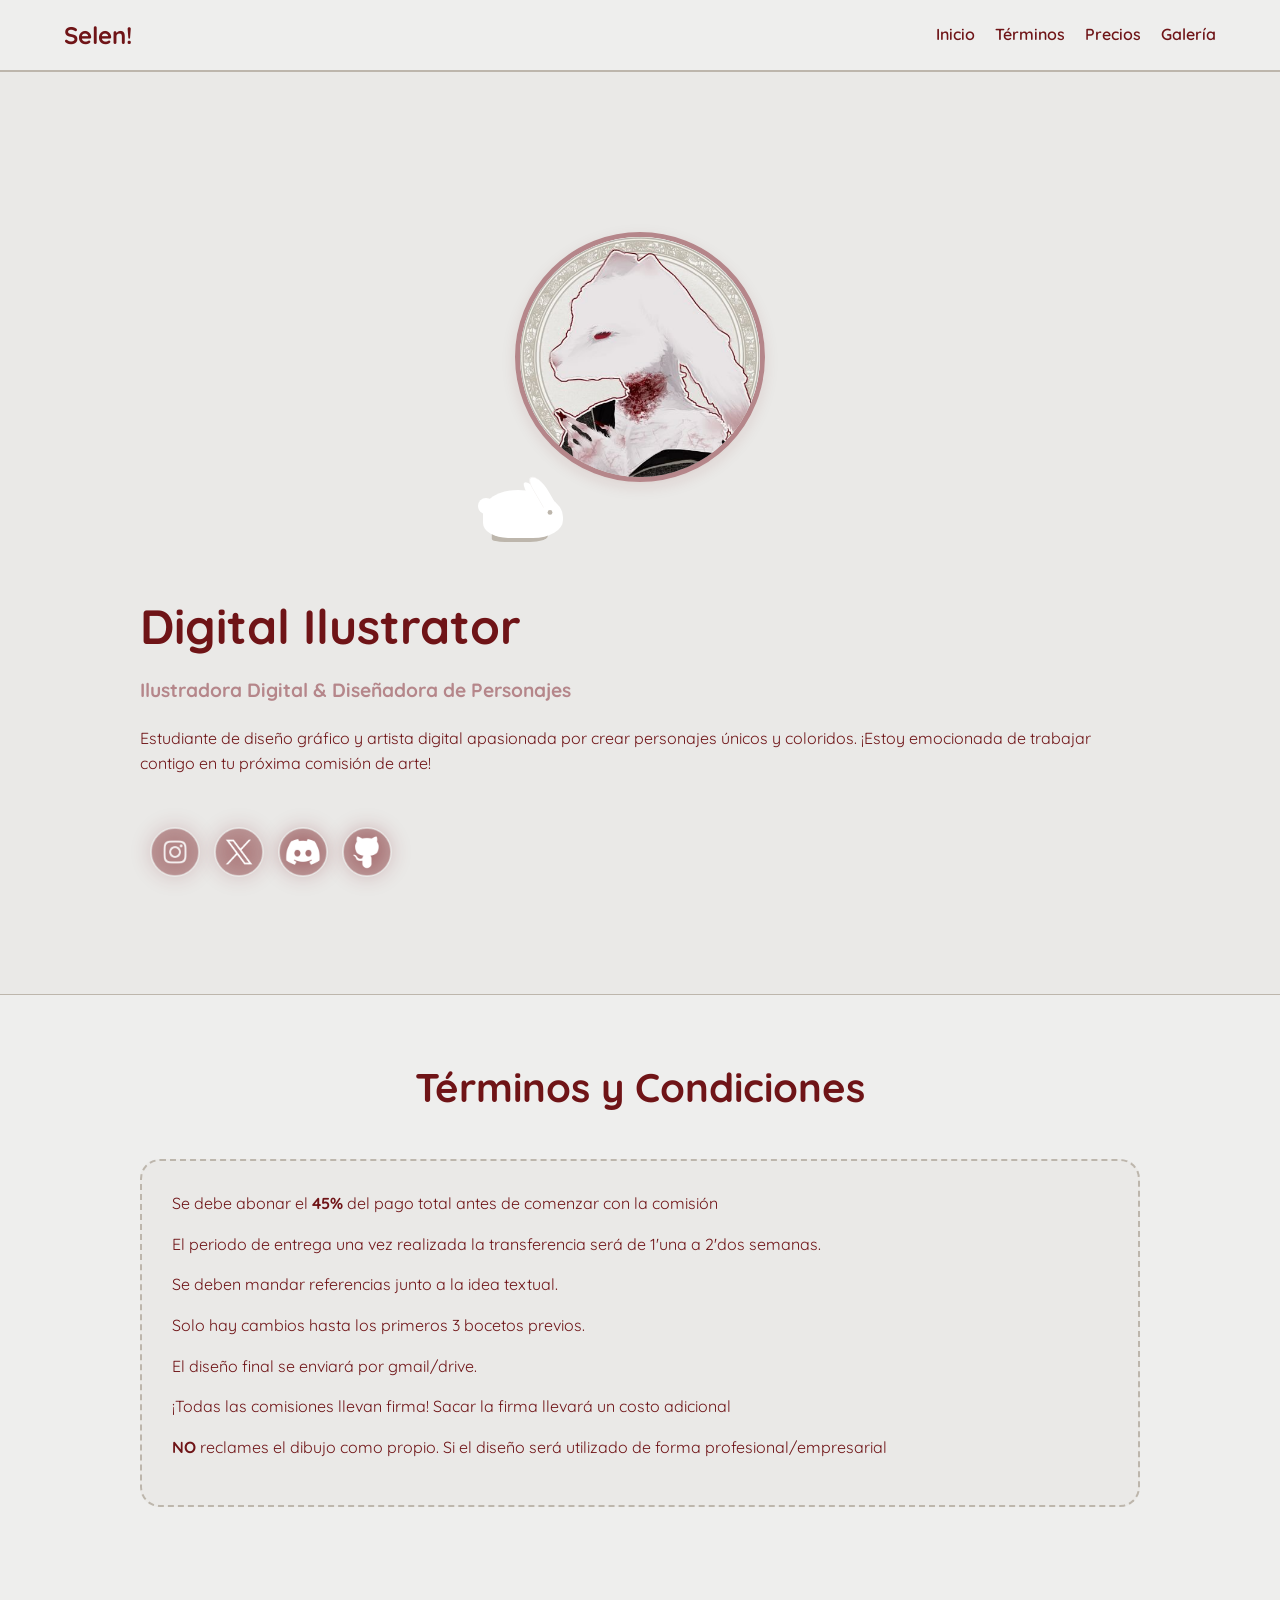
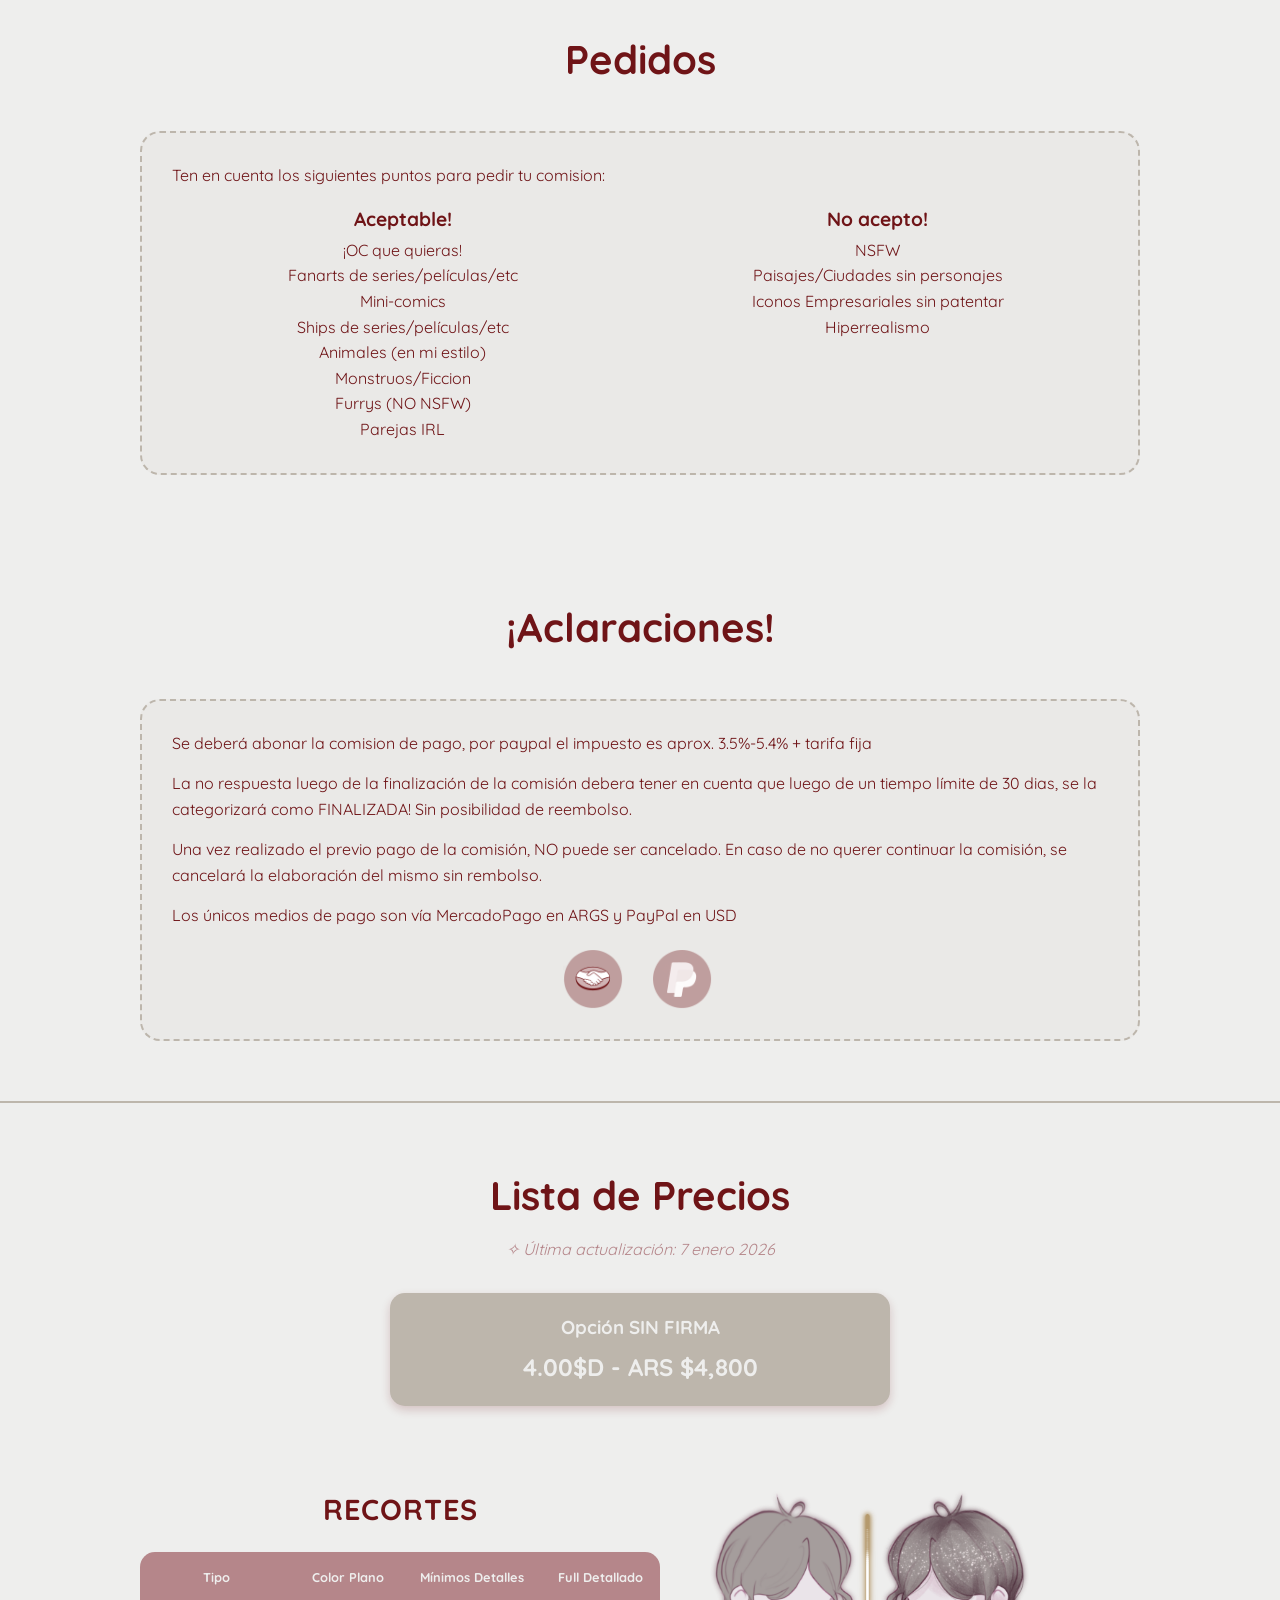
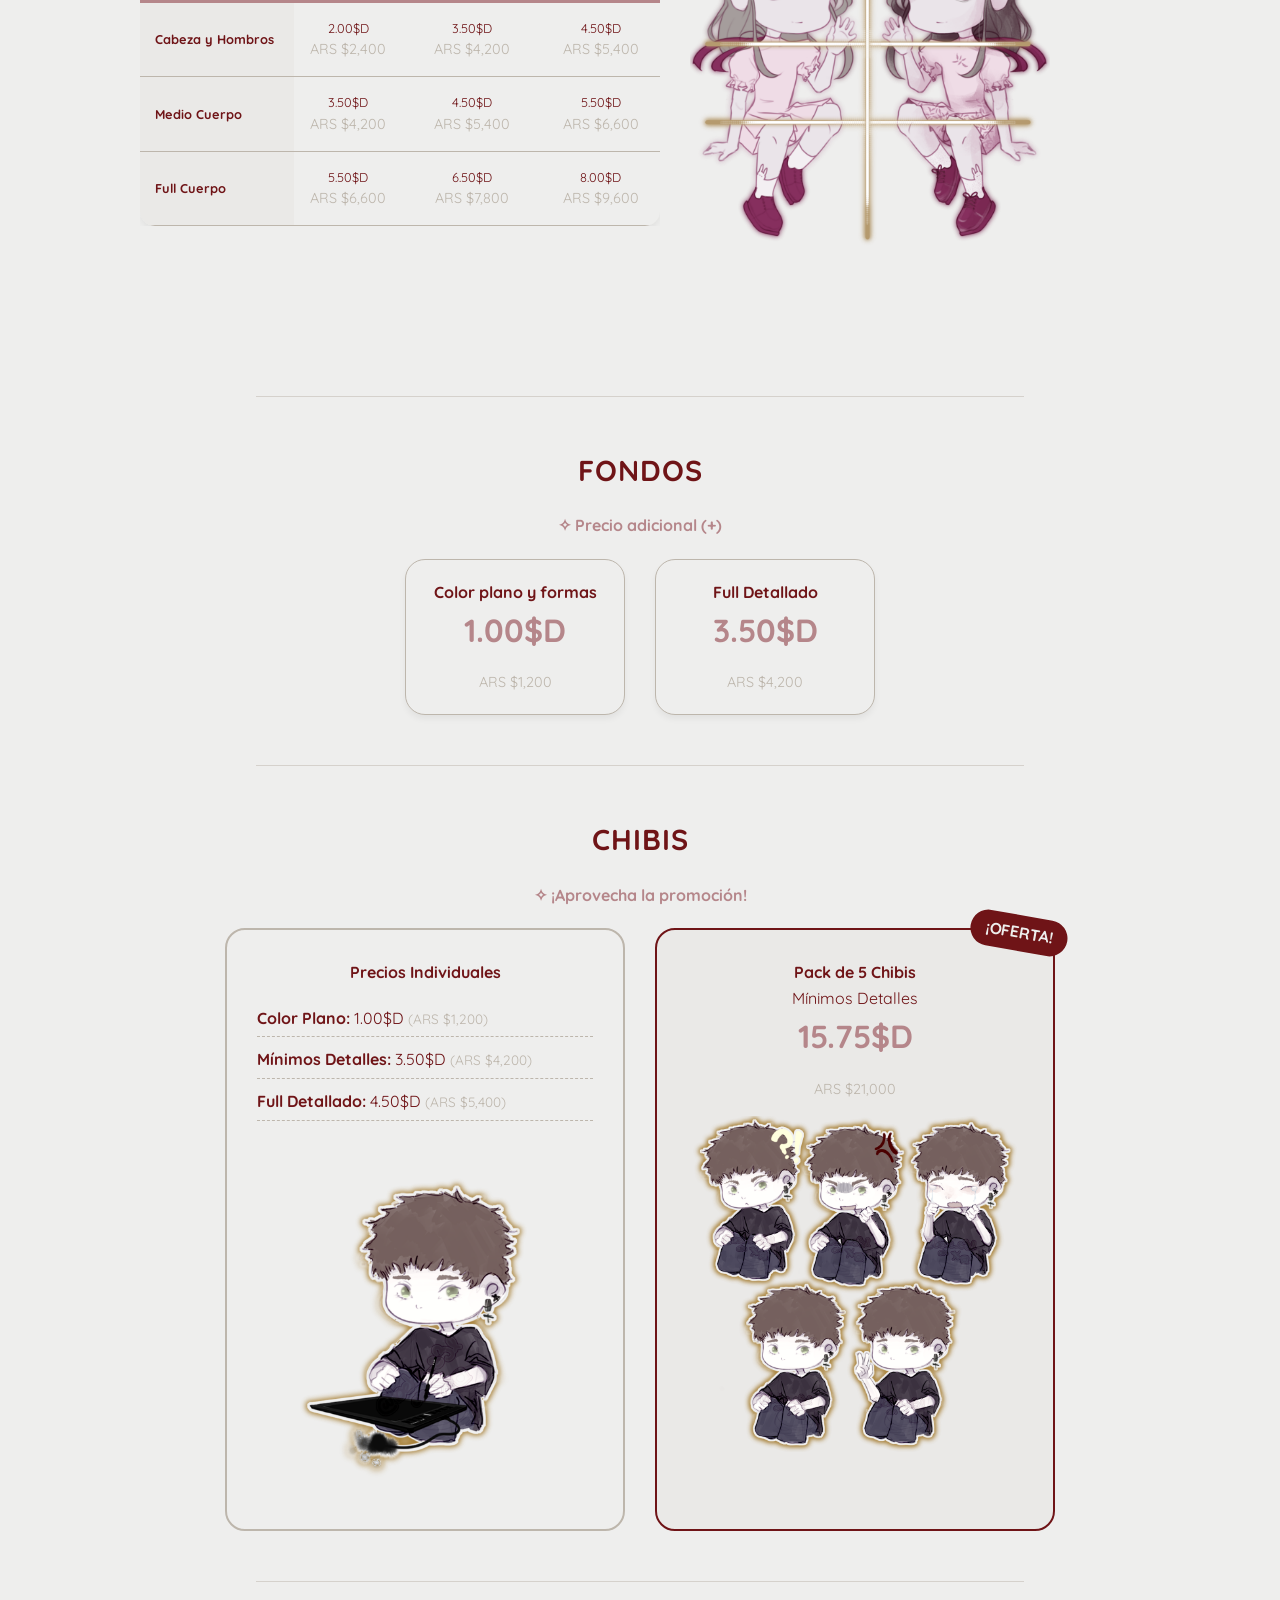
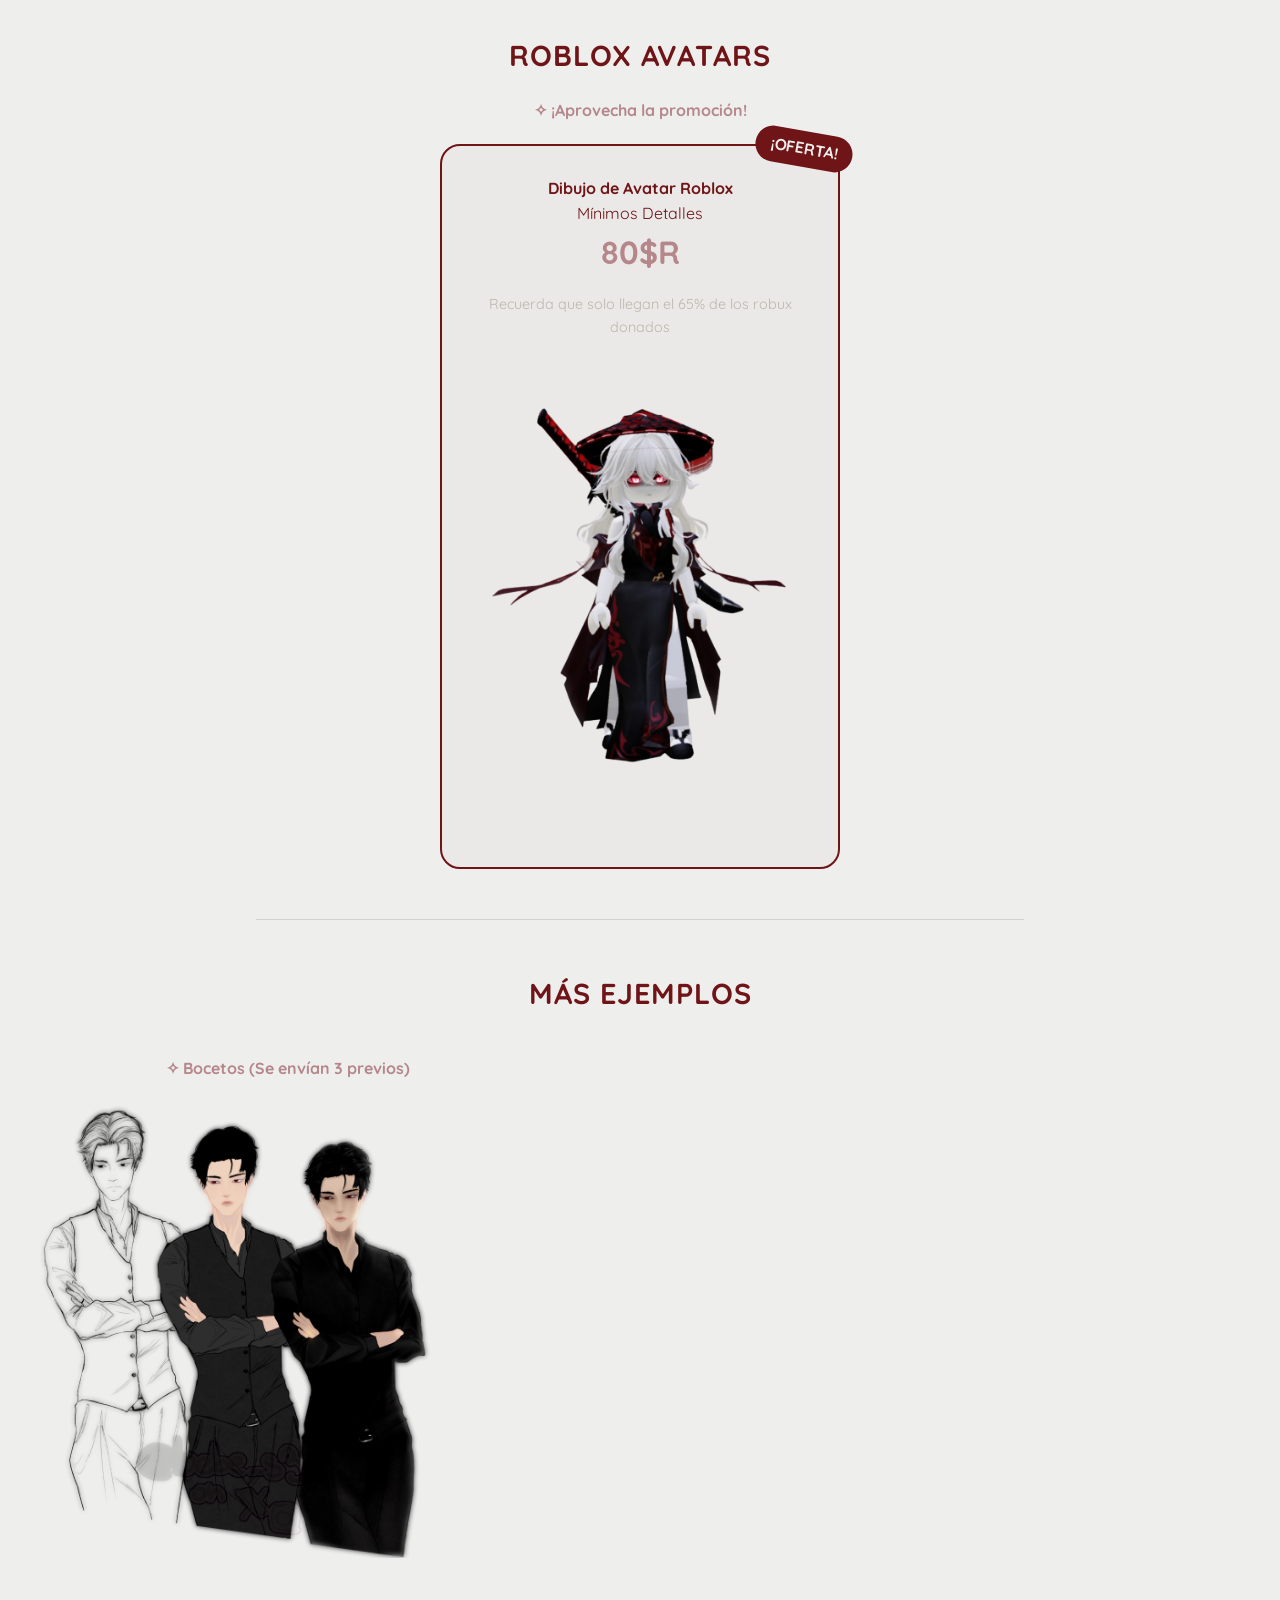
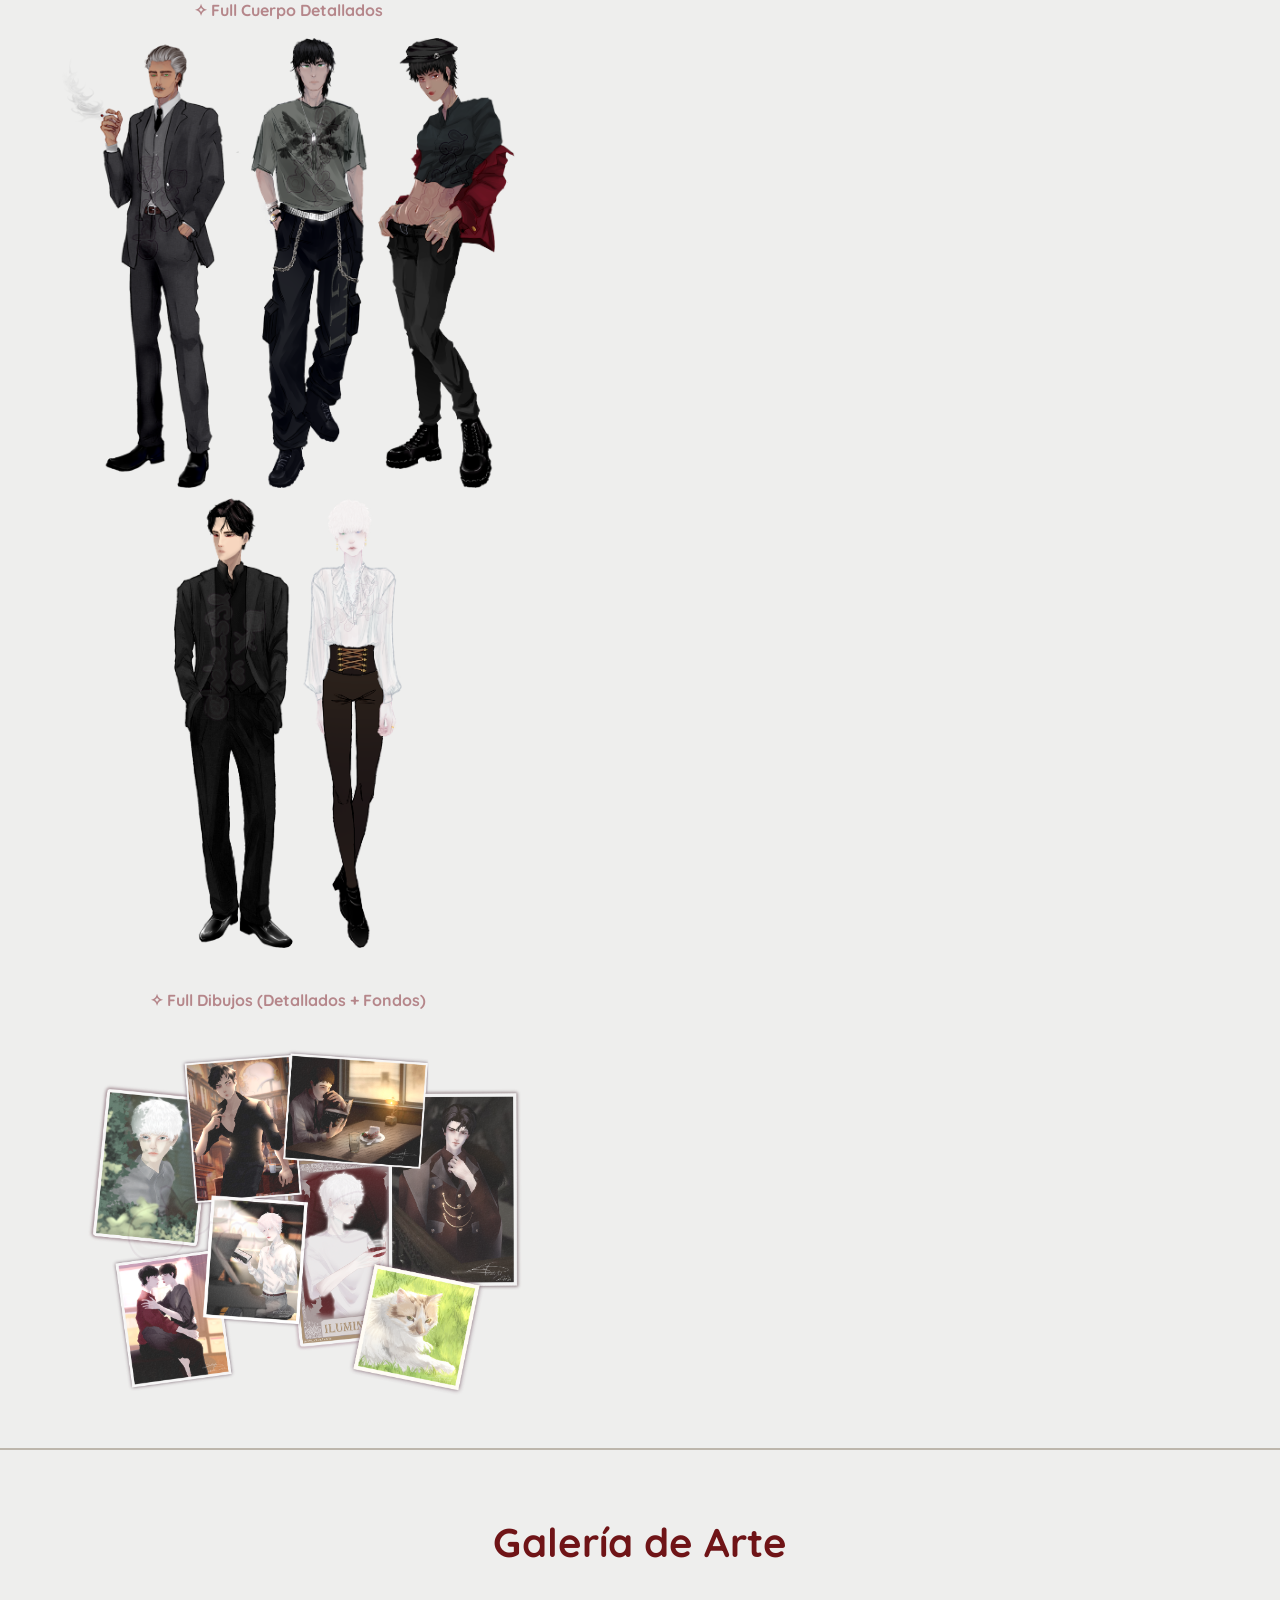
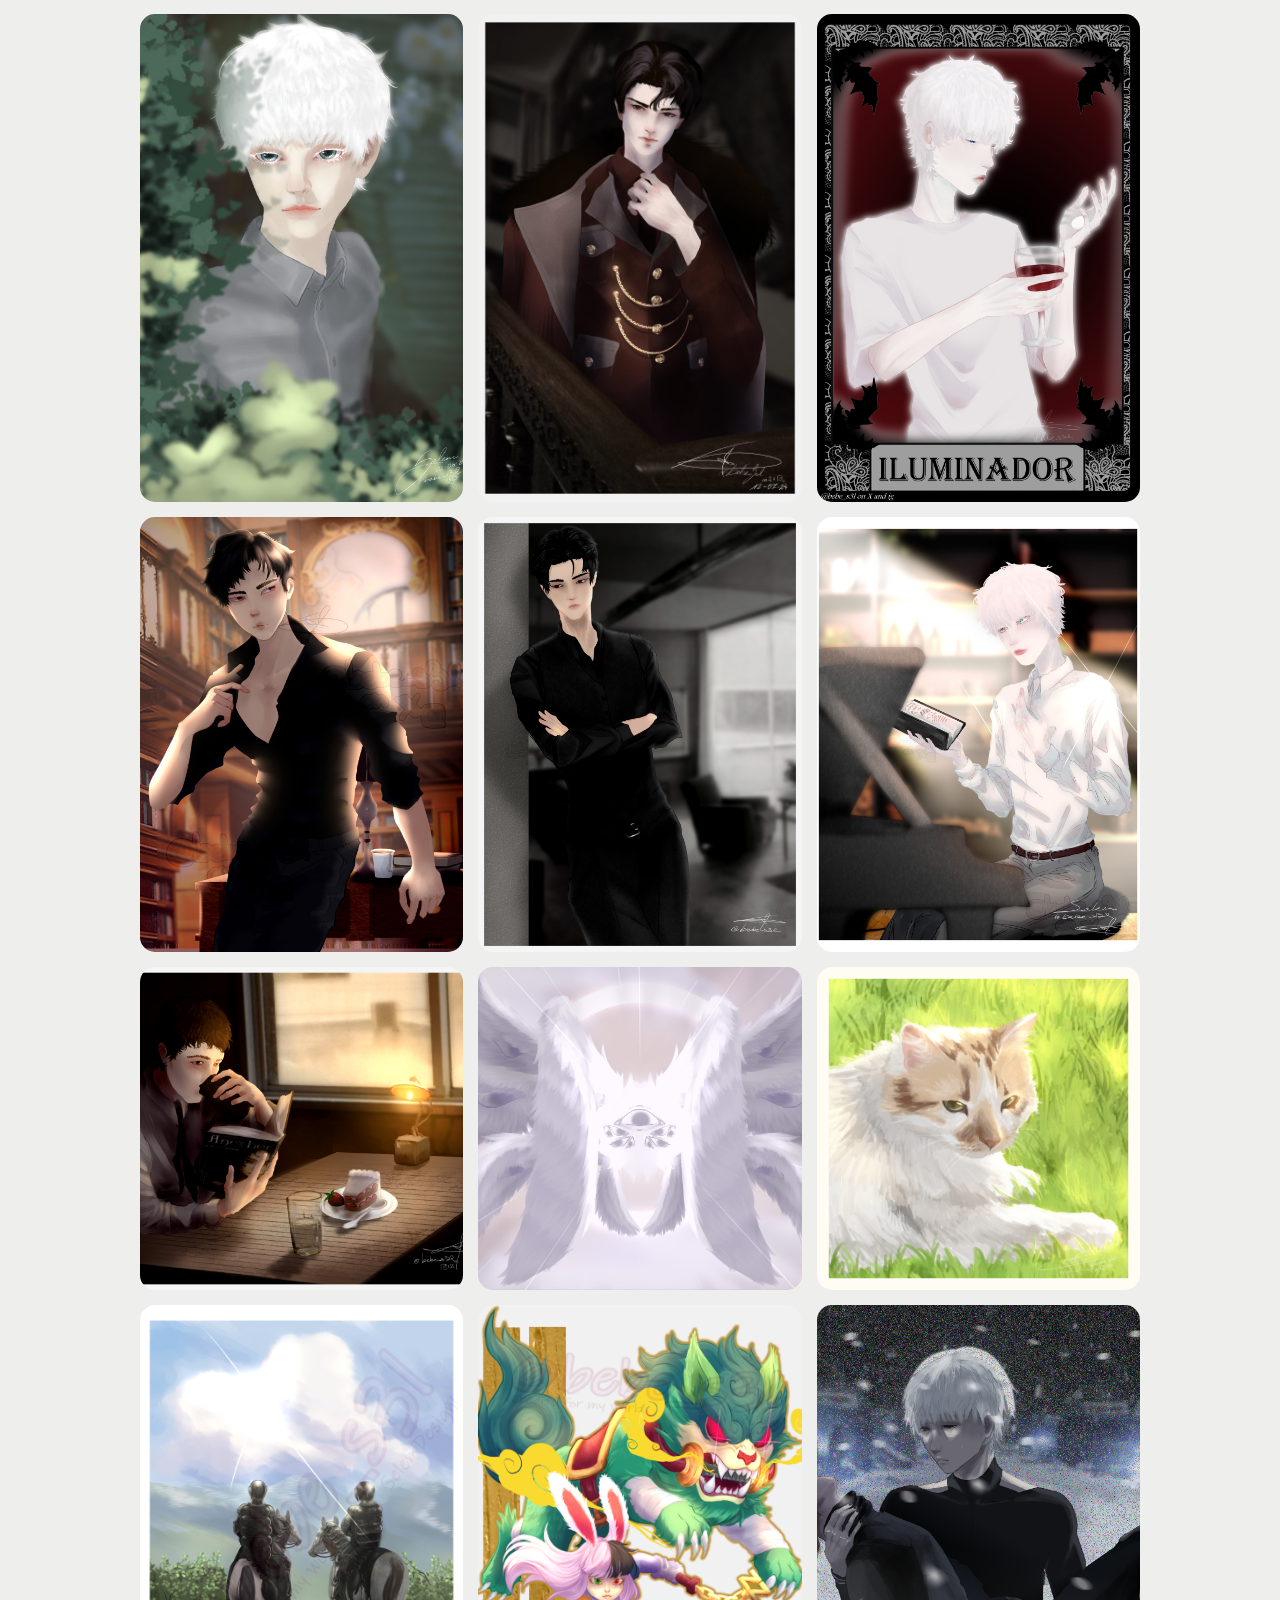
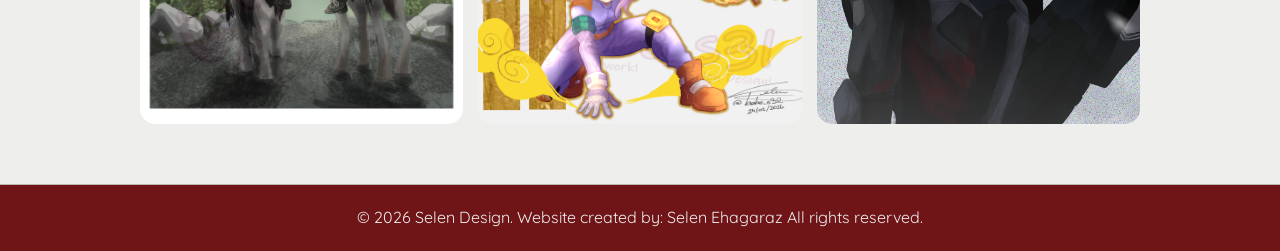
==== index.html @ bc98a006 "Sobrescribiendo archivos existentes" ====
<!DOCTYPE html>
<html lang="es">

<head>
    <meta charset="UTF-8">
    <meta name="viewport" content="width=device-width, initial-scale=1.0">
    <title>Comisiones de Arte | Mi Portafolio</title>
    <link href="https://fonts.googleapis.com/css2?family=Quicksand:wght@400;600;700&display=swap" rel="stylesheet">
    <link rel="stylesheet" href="style.css">

</head>

<body>

    <nav class="navbar">
        <div class="logo">Selen!</div>
        <ul class="nav-links" id="navLinks">
            <li><a href="#home">Inicio</a></li>
            <li><a href="#tos">Términos</a></li>
            <li><a href="#precios">Precios</a></li>
            <li><a href="#galeria">Galería</a></li>
        </ul>
        <div class="burger" onclick="toggleMenu()">
            <div class="line"></div>
            <div class="line"></div>
            <div class="line"></div>
        </div>
    </nav>

    <section id="home" class="header-section">
        <div class="container header-content">
            <div class="profile-img-container">
                <div class="box">
                </div><img src="imags/Logo.jpg" alt="Logo de Selen" class="profile-pic">
                <div class="rabbit">
                </div>

            </div>
            <div class="bio-text">
                <h1>Digital Ilustrator</h1>
                <p class="subtitle">Ilustradora Digital & Diseñadora de Personajes</p>
                <p class="description">
                    Estudiante de diseño gráfico y artista digital apasionada por crear personajes únicos y coloridos.
                    ¡Estoy emocionada de trabajar contigo en tu próxima comisión de arte!
                </p>
                <div class="social-media">
                    <li> <a href="https://www.instagram.com/bebe_s3l"><img src="imags/InstagramLogo.png" alt="" /> </a>
                    </li>
                    <li> <a href="https://x.com/bebe_s3l?t=eP7P0-OWWqbF-CsTfuoMJg&s=09"><img src="imags/XLogo.png"
                                alt="" />
                        </a></li>
                    <li> <a href="https://discord.com/invite/ER3rMsMYZ3"><img src="imags/DiscordLogo.png" alt="" /> </a>
                    </li>
                    <li> <a href="https://github.com/Selen-Programm"><img src="imags/GithubLogo.png" alt="" /> </a></li>
                </div>
            </div>
        </div>
    </section>

    <section id="tos" class="section-gray">
        <div class="container">
            <h2 class="section-title">Términos y Condiciones</h2>
            <div class="tos-box">
                <ul class="tos-list">
                    <li>Se debe abonar el <b>45%</b> del pago total antes de comenzar con la comisión </li>
                    <li>El periodo de entrega una vez realizada la transferencia será de 1'una a 2'dos semanas. </li>
                    <li>Se deben mandar referencias junto a la idea textual. </li>
                    <li>Solo hay cambios hasta los primeros 3 bocetos previos. </li>
                    <li>El diseño final se enviará por gmail/drive. </li>
                    <li>¡Todas las comisiones llevan firma! Sacar la firma llevará un costo adicional </li>
                    <li><b>NO</b> reclames el dibujo como propio. Si el diseño será utilizado de forma
                        profesional/empresarial
                    </li>
                </ul>
            </div>
        </div>

        <div class="container">
            <h2 class="section-title">Pedidos</h2>
            <div class="tos-box">
                <ul class="tos-list">
                    <li>Ten en cuenta los siguientes puntos para pedir tu comision: </li>
                    <div class="tos-list-parent">
                        <div class="left-div">
                            <h2 class="parent-title">Aceptable!</h2>
                            <ul>
                                <li>¡OC que quieras!</li>
                                <li>Fanarts de series/películas/etc</li>
                                <li>Mini-comics</li>
                                <li>Ships de series/películas/etc</li>
                                <li>Animales (en mi estilo)</li>
                                <li>Monstruos/Ficcion</li>
                                <li>Furrys (NO NSFW)</li>
                                <li>Parejas IRL</li>
                            </ul>
                            </li>
                        </div>
                        <div class="right-div">
                            <h2 class="parent-title">No acepto!</h2>
                            <ul>
                                <li>NSFW</li>
                                <li>Paisajes/Ciudades sin personajes</li>
                                <li>Iconos Empresariales sin patentar</li>
                                <li>Hiperrealismo</li>
                            </ul>
                            </li>
                        </div>
                    </div>
                </ul>
            </div>
        </div>

        <div class="container">
            <h2 class="section-title">¡Aclaraciones!</h2>
            <div class="tos-box">
                <ul class="tos-list">
                    <li> Se deberá abonar la comision de pago, por paypal el impuesto es aprox. 3.5%-5.4% + tarifa fija
                    </li>
                    <li>La no respuesta luego de la finalización de la comisión debera tener en cuenta que luego de un
                        tiempo límite de 30 dias, se la categorizará como FINALIZADA! Sin posibilidad de reembolso.</li>
                    <li>Una vez realizado el previo pago de la comisión, NO puede ser cancelado. En caso de no querer
                        continuar la comisión, se cancelará la elaboración del mismo sin rembolso. </li>
                    <li>Los únicos medios de pago son vía MercadoPago en ARGS y PayPal en USD</li>
                </ul>
                <div class="medios-pago">
                    <div class="pagos">
                        <li><img src="imags/MLLogo.png" alt="" width="10%"> </li>
                        <li><img src="imags/PayPalLogo.png" alt="" width="10%"> </li>
                    </div>
                </div>
            </div>



        </div>
    </section>

    <section id="precios" class="section-gray">
        <div class="container">
            <h2 class="section-title">Lista de Precios</h2>
            <p class="last-update">✧ Última actualización: 7 enero 2026</p>

            <div class="alert-box">
                <h3>Opción SIN FIRMA</h3>
                <p class="price-highlight">4.00$D - ARS $4,800</p>
            </div>

            <div class="table-computer-distr">
                <div class="table-container">
                    <h3 class="subsection-title">Recortes</h3>
                    <table class="prices-table">
                        <thead>
                            <tr>
                                <th>Tipo</th>
                                <th>Color Plano</th>
                                <th>Mínimos Detalles</th>
                                <th>Full Detallado</th>
                            </tr>
                        </thead>
                        <tbody>
                            <tr>
                                <td class="row-header">Cabeza y Hombros</td>
                                <td>2.00$D<br><span class="ars-price">ARS $2,400</span></td>
                                <td>3.50$D<br><span class="ars-price">ARS $4,200</span></td>
                                <td>4.50$D<br><span class="ars-price">ARS $5,400</span></td>
                            </tr>
                            <tr>
                                <td class="row-header">Medio Cuerpo</td>
                                <td>3.50$D<br><span class="ars-price">ARS $4,200</span></td>
                                <td>4.50$D<br><span class="ars-price">ARS $5,400</span></td>
                                <td>5.50$D<br><span class="ars-price">ARS $6,600</span></td>
                            </tr>
                            <tr>
                                <td class="row-header">Full Cuerpo</td>
                                <td>5.50$D<br><span class="ars-price">ARS $6,600</span></td>
                                <td>6.50$D<br><span class="ars-price">ARS $7,800</span></td>
                                <td>8.00$D<br><span class="ars-price">ARS $9,600</span></td>
                            </tr>
                        </tbody>
                    </table>
                </div>

                <div class="example-block">
                    <img src="imags/FC WEB recortes.png" alt="Ejemplos Recortes" class="example-img">
                </div>
            </div>
        </div>

        <hr class="divider">

        <h3 class="subsection-title">Fondos</h3>
        <p class="center-text">✧ Precio adicional (+)</p>
        <div class="prices-grid">
            <div class="price-card mini-card">
                <h4>Color plano y formas</h4>
                <div class="price">1.00$D</div>
                <p class="ars-price">ARS $1,200</p>
            </div>
            <div class="price-card mini-card">
                <h4>Full Detallado</h4>
                <div class="price">3.50$D</div>
                <p class="ars-price">ARS $4,200</p>
            </div>
        </div>

        <hr class="divider">

        <h3 class="subsection-title">Chibis</h3>
        <p class="center-text">✧ ¡Aprovecha la promoción!</p>

        <div class="chibis-container">
            <div class="chibi-box normal">
                <h4>Precios Individuales</h4>
                <ul class="clean-list">
                    <li><strong>Color Plano:</strong> 1.00$D <span class="ars-sm">(ARS $1,200)</span></li>
                    <li><strong>Mínimos Detalles:</strong> 3.50$D <span class="ars-sm">(ARS $4,200)</span></li>
                    <li><strong>Full Detallado:</strong> 4.50$D <span class="ars-sm">(ARS $5,400)</span></li>
                </ul>
                <img src="imags/Chibi Sel 2024.png" alt="Ejemplo Chibi" class="chibi-img">
            </div>

            <div class="chibi-box promo">
                <span class="badge">¡OFERTA!</span>
                <h4>Pack de 5 Chibis</h4>
                <p>Mínimos Detalles</p>
                <div class="price">15.75$D</div>
                <p class="ars-price">ARS $21,000</p>
                <img src="imags/Chibi Sel 2024 PROMO.png" alt="Promo Chibis" class="chibi-img">
            </div>
        </div>

        <hr class="divider">


        <h3 class="subsection-title">ROBLOX AVATARS</h3>
        <p class="center-text">✧ ¡Aprovecha la promoción!</p>

        <div class="roblox-container">
            <div class="roblox-box promo">
                <span class="badge">¡OFERTA!</span>
                <h4>Dibujo de Avatar Roblox</h4>
                <p>Mínimos Detalles</p>
                <div class="price">80$R</div>
                <p class="ars-price">Recuerda que solo llegan el 65% de los robux donados</p>
                <img src="imags/avatar-roblox.png" alt="Promo Roblox" class="roblox-img">
            </div>
        </div>


        <hr class="divider">

        <div class="examples-section">
            <h3 class="subsection-title">Más Ejemplos</h3>

            <div class="example-block">
                <h4>✧ Bocetos (Se envían 3 previos)</h4>
                <img src="imags/FC WEB bocetos.png" alt="Ejemplos Bocetos" class="example-img">
            </div>

            <div class="example-block">
                <h4>✧ Full Cuerpo Detallados</h4>
                <div class="mini-gallery">
                    <img src="imags/hombre1.png" alt="Ejemplo">
                    <img src="imags/hombre2.png" alt="Ejemplo">
                    <img src="imags/chica1.png" alt="Ejemplo">
                    <img src="imags/hombre3.png" alt="Ejemplo">
                    <img src="imags/hombre4.png" alt="Ejemplo">

                </div>
            </div>

            <div class="example-block">
                <h4>✧ Full Dibujos (Detallados + Fondos)</h4>
                <img style="max-width: 100%;" src="imags/FullDibujos.png" alt="Full Dibujos" class="example-img">
            </div>
        </div>

        </div>
    </section>

    <section id="galeria" class="section-gray">
        <div class="container">
            <h2 class="section-title">Galería de Arte</h2>
            <div class="gallery-grid">
                <img src="imags/dib1.jpg" alt="Dibujo 1">
                <img src="imags/dib8.jpeg" alt="Dibujo 2">
                <img src="imags/dib3.jpg" alt="Dibujo 3">
                <img src="imags/dib6.jpeg" alt="Dibujo 4">
                <img src="imags/dib2.jpeg" alt="Dibujo 5">
                <img src="imags/dib5.jpeg" alt="Dibujo 6">
                <img src="imags/dib4.jpg" alt="Dibujo 7">
                <img src="imags/dib7.jpeg" alt="Dibujo 8">
                <img src="imags/dib9.png" alt="Dibujo 9">
                <img src="imags/dib10.jpg" alt="Dibujo 10">
                <img src="imags/dib11.png" alt="Dibujo 11">
                <img src="imags/dib12.png" alt="Dibujo 12">

            </div>
        </div>
    </section>

    <footer>
        <p>© 2026 Selen Design. Website created by: Selen Ehagaraz All rights reserved.</p>
    </footer>

    <script src="script.js"></script>
</body>

</html>
---- style.css ----
/* --- VARIABLES DE COLORES (Tus colores obligatorios) --- */
:root {
    --vino: #6f1417;
    /* Texto principal y acentos fuertes */
    --rosa-polvo: #b5868a;
    /* Botones y detalles lindos */
    --beige-claro: #eae9e7;
    /* Fondo general */
    --blanco-roto: #eeeeed;
    /* Fondo de tarjetas */
    --taupe: #bdb6ac;
    /* Bordes y detalles suaves */
}

/* --- ESTILOS GENERALES --- */
* {
    margin: 0;
    padding: 0;
    box-sizing: border-box;
}

html {
    scroll-behavior: smooth;
    /* Desplazamiento suave al hacer clic */
}

body {
    font-family: 'Quicksand', sans-serif;
    /* Fuente redonda y cute */
    background-color: var(--beige-claro);
    color: var(--vino);
    line-height: 1.6;
}

/* --- NAVEGACIÓN --- */
.navbar {
    display: flex;
    justify-content: space-between;
    align-items: center;
    background-color: var(--blanco-roto);
    padding: 1rem 5%;
    position: sticky;
    /* Se queda pegado arriba */
    top: 0;
    z-index: 100;
    border-bottom: 2px solid var(--taupe);
}

.logo {
    font-weight: 700;
    font-size: 1.5rem;
    color: var(--vino);
}

.nav-links {
    list-style: none;
    display: flex;
    gap: 20px;
}

.nav-links a {
    text-decoration: none;
    color: var(--vino);
    font-weight: 600;
    transition: color 0.3s;
}

.nav-links a:hover {
    color: var(--rosa-polvo);
}

/* Menu hamburguesa (oculto en PC) */
.burger {
    display: none;
    cursor: pointer;
}

.line {
    width: 25px;
    height: 3px;
    background-color: var(--vino);
    margin: 5px;
}


/* --- SECCIONES GENERALES --- */
.container {
    width: 90%;
    max-width: 1000px;
    margin: auto;
    padding: 60px 0;
}

.section-title {
    text-align: center;
    font-size: 2.5rem;
    margin-bottom: 40px;
    color: var(--vino);
}

.section-gray {
    background-color: var(--blanco-roto);
    /* Alternar color de fondo */
    border-top: 1px solid var(--taupe);
    border-bottom: 1px solid var(--taupe);
}



/* --- HERO / HOME --- */
.header-content {
    display: flex;
    align-items: center;
    justify-content: center;
    gap: 50px;
    flex-wrap: wrap;
    /* Para que baje en celular */
}

.profile-pic {
    width: 250px;
    height: 250px;
    border-radius: 50%;
    /* Hace la imagen redonda */
    object-fit: cover;
    border: 5px solid var(--rosa-polvo);
    box-shadow: 0 5px 15px rgba(111, 20, 23, 0.1);
}

.bio-text h1 {
    font-size: 3rem;
    margin-bottom: 10px;
}

.subtitle {
    font-size: 1.2rem;
    color: var(--rosa-polvo);
    font-weight: 700;
    margin-bottom: 20px;
}

.social-media {
    animation: text-focus-in 0.5s cubic-bezier(0.550, 0.085, 0.680, 0.530) 0.5s both;
    padding: 50px 0 50px 0;

    li {
        vertical-align: top;
        display: inline;
        height: 100px;
        padding-left: 10px;

        a {
            text-decoration: none;
        }

        img {
            border: 1px solid var(--beige-claro);
            border-radius: 100px;
            filter: drop-shadow(0 0 10px var(--rosa-polvo));
            width: 50px;
        }

        img:hover {
            filter: drop-shadow(0 0 10px #ffffff);
        }
    }
}

.btn-social {
    display: inline-block;
    padding: 10px 20px;
    background-color: var(--vino);
    color: var(--blanco-roto);
    text-decoration: none;
    border-radius: 25px;
    /* Botones redonditos */
    margin-right: 10px;
    transition: background 0.3s;
}

.btn-social:hover {
    background-color: var(--rosa-polvo);
}

/* --- TÉRMINOS Y CONDICIONES --- */
.tos-box {
    background-color: var(--beige-claro);
    padding: 30px;
    border-radius: 20px;
    border: 2px dashed var(--taupe);
    /* Borde punteado estilo papelería */
}

.tos-list li {
    list-style: none;
    margin-bottom: 15px;
    font-size: 1rem;
}

.tos-list-parent {
    display: grid;
    grid-template-columns: repeat(2, 1fr);
    grid-template-rows: repeat(1, 1fr);
    gap: 14px;
}

.parent-title {
    text-align: center;
    font-size: 1.2rem;
    margin-bottom: 3px;
    color: var(--vino);
}

.left-div li {
    text-align: center;
    margin-bottom: 0px;
}

.right-div li {
    text-align: center;
    margin-bottom: 0px;
}


/* --- MEDIOS DE PAGO --- */
.medios-pago {
    text-align: center;
    margin-top: 20px;
}

.medios-pago img {
    width: 60px;
    height: auto;
    margin-right: 15px;
    vertical-align: middle;
}

.pagos li {
    list-style: none;
    vertical-align: top;
    display: inline;
    padding-left: 10px;
}

/* --- PRECIOS --- */
.prices-grid {
    display: flex;
    justify-content: center;
    gap: 30px;
    flex-wrap: wrap;
}

.price-card {
    background-color: var(--blanco-roto);
    border: 1px solid var(--taupe);
    border-radius: 20px;
    padding: 30px;
    width: 280px;
    text-align: center;
    transition: transform 0.3s;
    box-shadow: 0 4px 6px rgba(0, 0, 0, 0.05);
}

.price-card:hover {
    transform: translateY(-10px);
    /* Efecto de levitación */
    border-color: var(--rosa-polvo);
}

.price-card h3 {
    margin-bottom: 15px;
}

.price {
    font-size: 2rem;
    font-weight: 700;
    color: var(--rosa-polvo);
    margin-bottom: 15px;
}

@media screen and (min-width: 1024px) {
    .table-computer-distr {
        display: flex;
        flex-direction: row;
        /* Alinea los elementos en fila (uno al lado del otro) */
        justify-content: space-between;
        /* Deja espacio equitativo entre ellos */
        align-items: flex-start;
        /* Alinea ambos bloques por la parte superior */
        gap: 30px;
        /* Espacio de separación entre la tabla y la imagen */
        width: 100%;
        max-width: 1200px;
        /* O el ancho máximo que use tu diseño */
        margin: 0 auto;
    }

    /* Distribución de anchos (puedes ajustar los porcentajes a tu gusto) */
    .table-container {
        flex: 1;
        /* Toma el espacio disponible de manera flexible */
        min-width: 50%;
        /* Asegura que la tabla tenga buen espacio */
    }

    .example-block {
        flex: 1;
        max-width: 45%;
        /* Limita el ancho del bloque de la imagen */
    }

    .example-img {
        width: 100%;
        /* Hace que la imagen sea responsiva y no se desborde */
        height: auto;
        display: block;
    }
}

/* --- NUEVOS ESTILOS PARA LA SECCIÓN DE PRECIOS --- */

.last-update {
    text-align: center;
    color: var(--rosa-polvo);
    font-style: italic;
    margin-top: -30px;
    margin-bottom: 30px;
}

.subsection-title {
    text-align: center;
    font-size: 1.8rem;
    color: var(--vino);
    margin: 40px 0 20px 0;
    text-transform: uppercase;
    letter-spacing: 1px;
}

.center-text {
    text-align: center;
    color: var(--rosa-polvo);
    font-weight: bold;
    margin-bottom: 20px;
}

.divider {
    border: 0;
    height: 1px;
    background: var(--taupe);
    margin: 50px auto;
    width: 60%;
    opacity: 0.5;
}

/* Caja de Aviso (Sin Firma) */
.alert-box {
    background-color: var(--taupe);
    color: var(--blanco-roto);
    padding: 20px;
    border-radius: 15px;
    text-align: center;
    max-width: 500px;
    margin: 0 auto 40px auto;
    box-shadow: 0 4px 10px rgba(111, 20, 23, 0.2);
}

.price-highlight {
    font-size: 1.5rem;
    font-weight: bold;
    margin-top: 5px;
}

/* Tabla de Precios */
.table-container {
    overflow-x: auto;
    /* Permite scroll lateral en celular si la tabla es muy ancha */
}

.prices-table {
    width: 100%;
    border-collapse: collapse;
    background-color: var(--blanco-roto);
    border-radius: 15px;
    overflow: hidden;
    /* Para que las esquinas redondeadas funcionen */
    box-shadow: 0 4px 6px rgba(0, 0, 0, 0.05);
}

.prices-table th {
    background-color: var(--rosa-polvo);
    color: var(--blanco-roto);
    padding: 15px;
    font-weight: 700;
    font-size: 0.8rem;
}

.prices-table td {
    padding: 15px;
    text-align: center;
    border-bottom: 1px solid var(--taupe);
    color: var(--vino);

    font-size: 0.8rem;
}

.prices-table .row-header {
    background-color: var(--beige-claro);
    font-weight: bold;
    text-align: left;
}

.ars-price {
    display: block;
    font-size: 0.9rem;
    color: var(--taupe);
    font-weight: normal;
}

/* Estilos específicos para Fondos (mini tarjetas) */
.mini-card {
    width: 220px;
    padding: 20px;
}

/* Contenedor de Chibis */
.chibis-container {
    display: flex;
    justify-content: center;
    gap: 30px;
    flex-wrap: wrap;
}

.chibi-box {
    background-color: var(--blanco-roto);
    border: 2px solid var(--taupe);
    border-radius: 20px;
    padding: 30px;
    width: 100%;
    max-width: 400px;
    text-align: center;
    position: relative;
}

.chibi-box.promo {
    border-color: var(--vino);
    background-color: var(--beige-claro);
}

.badge {
    position: absolute;
    top: -15px;
    right: -15px;
    background-color: var(--vino);
    color: var(--blanco-roto);
    padding: 5px 15px;
    border-radius: 20px;
    font-weight: bold;
    transform: rotate(10deg);
}

.clean-list {
    list-style: none;
    text-align: left;
    margin: 20px 0;
}

.clean-list li {
    margin-bottom: 10px;
    border-bottom: 1px dashed var(--taupe);
    padding-bottom: 5px;
}

.ars-sm {
    font-size: 0.85rem;
    color: var(--taupe);
}

.chibi-img {
    margin-top: 15px;
    max-width: 100%;
    border-radius: 10px;
}


/* Contenedor de Roblox */
.roblox-container {
    display: flex;
    justify-content: center;
    gap: 30px;
    flex-wrap: wrap;
}

.roblox-box {
    background-color: var(--blanco-roto);
    border: 2px solid var(--taupe);
    border-radius: 20px;
    padding: 30px;
    width: 100%;
    max-width: 400px;
    text-align: center;
    position: relative;
}

.roblox-box.promo {
    border-color: var(--vino);
    background-color: var(--beige-claro);
}

.roblox-img {
    margin-top: 15px;
    max-width: 100%;
    border-radius: 10px;
}

.roblox-img:hover {
    transform: translateY(-15px) rotate(2deg);
    transition: transform 0.3s;
}

/* Ejemplos de Imágenes */
.example-block {
    text-align: center;
    margin-top: 40px;
    margin-bottom: 40px;
}

.example-block h4 {
    color: var(--rosa-polvo);
    margin-bottom: 15px;
}

.example-img {
    max-width: 80%;
    border-radius: 10px;
}

.mini-gallery {
    display: flex;
    justify-content: center;
    gap: 10px;
    flex-wrap: wrap;
}

.mini-gallery img {
    height: 450px;
    /* Altura fija para que se vean parejas */
    object-fit: cover;
    border-radius: 8px;
}

.mini-gallery img:hover {
    transform: scale(1.03);
    transition: transform 0.3s;
    filter: drop-shadow(0 5px 15px rgba(0, 0, 0, 0.1));
}

/* --- GALERÍA --- */
.gallery-grid {
    display: grid;
    grid-template-columns: repeat(auto-fit, minmax(250px, 1fr));
    gap: 15px;
}

.gallery-grid img {
    width: 100%;
    height: 100%;
    object-fit: cover;
    border-radius: 15px;
    transition: transform 0.3s;
}

.gallery-grid img:hover {
    transform: scale(1.02);
    box-shadow: 0 5px 15px rgba(0, 0, 0, 0.1);
}

/* --- FOOTER --- */
footer {
    background-color: var(--vino);
    color: var(--blanco-roto);
    text-align: center;
    padding: 20px;
}

/* --- RESPONSIVE (CELULAR) --- */
@media screen and (max-width: 768px) {
    .nav-links {
        display: none;
        /* Ocultar menú en móvil por defecto */
        flex-direction: column;
        position: absolute;
        right: 0;
        top: 60px;
        background-color: var(--blanco-roto);
        width: 100%;
        text-align: left;
        padding: 20px 0;
        border-bottom: 2px solid var(--taupe);
    }

    .nav-links.active {
        padding-left: 25px;
        display: flex;

        /* Mostrar cuando se activa con JS */
        a {
            font-size: 1.5rem;
        }
    }

    .nav-links a {
        text-decoration: none;
        color: var(--vino);
        font-weight: 600;
        transition: color 0.3s;
    }

    .burger {
        display: block;
        /* Mostrar icono hamburguesa */
    }

    .header-content {
        text-align: center;
    }

    .bio-text h1 {
        font-size: 2.2rem;
    }

    .mini-gallery img {
        height: 200px;
    }

    .mini-gallery img:hover {
        height: 80vh;
        position: absolute;
        z-index: 999;
    }

    .chibi-box {
        background-color: var(--blanco-roto);
        border: 2px solid var(--taupe);
        border-radius: 20px;
        padding: 30px;
        width: 100%;
        max-width: 350px;
        text-align: center;
        position: relative;
    }

    .roblox-box {
        background-color: var(--blanco-roto);
        border: 2px solid var(--taupe);
        border-radius: 20px;
        padding: 30px;
        width: 100%;
        max-width: 350px;
        text-align: center;
        position: relative;
    }

}

/* --- ANIMACIONES --- */

/* Estilo para el contenedor (el "box") */
.box {
    display: flex;
    justify-content: center;
    align-items: center;
    overflow: hidden;
    /* Para que el conejo no se salga del box */
    position: relative;
    margin: 50px auto;
}

/* --- Código del Conejo --- */
.rabbit {
    width: 5em;
    height: 3em;
    background: #ffffff;
    border-radius: 70% 90% 60% 50%;
    position: relative;
    box-shadow: -0.2em 1em 0 -0.75em #bdb6ac;
    transform: rotate(0deg) translate(-2em, 0);
    animation: hop 1s infinite linear;
    z-index: 1;
}

/* Cola, Ojo, Patas */
.rabbit:before {
    content: "";
    position: absolute;
    width: 1em;
    height: 1em;
    background: white;
    /* tail */
    border-radius: 100%;
    top: 0.5em;
    left: -0.3em;
    box-shadow:
        4em 0.4em 0 -0.35em #bdb6ac,
        /* eye */
        0.5em 1em 0 white,
        /* back foot */
        4em 1em 0 -0.3em white,
        /* front foot */
        4em 1em 0 -0.3em white,
        4em 1em 0 -0.4em white;
    animation: kick 1s infinite linear;
}

/* Orejas */
.rabbit:after {
    content: "";
    position: absolute;
    width: .75em;
    height: 2em;
    background: white;
    border-radius: 50% 100% 0 0;
    transform: rotate(-30deg);
    right: 1em;
    top: -1em;
    border-top: 1px solid #f7f5f4;
    border-left: 1px solid #f7f5f4;
    box-shadow: -0.5em 0em 0 -0.1em white;
}

/* --- Animaciones --- */
@keyframes hop {
    20% {
        transform: rotate(-10deg) translate(1em, -2em);
        box-shadow: -0.2em 3em 0 -1em #bdb6ac;
    }

    40% {
        transform: rotate(10deg) translate(3em, -4em);
        box-shadow: -0.2em 3.25em 0 -1.1em #bdb6ac;
    }

    60%,
    75% {
        transform: rotate(0) translate(4em, 0);
        box-shadow: -0.2em 1em 0 -0.75em #bdb6ac;
    }
}

@keyframes kick {

    20%,
    50% {
        box-shadow:
            4em 0.4em 0 -0.35em #000000,
            0.5em 1.5em 0 white,
            4em 1.75em 0 -0.3em white,
            4em 1.75em 0 -0.3em white,
            4em 1.9em 0 -0.4em white;
    }

    40% {
        box-shadow:
            4em 0.4em 0 -0.35em #000000,
            0.5em 2em 0 white,
            4em 1.75em 0 -0.3em white,
            4.2em 1.75em 0 -0.2em white,
            4.4em 1.9em 0 -0.2em white;
    }
}
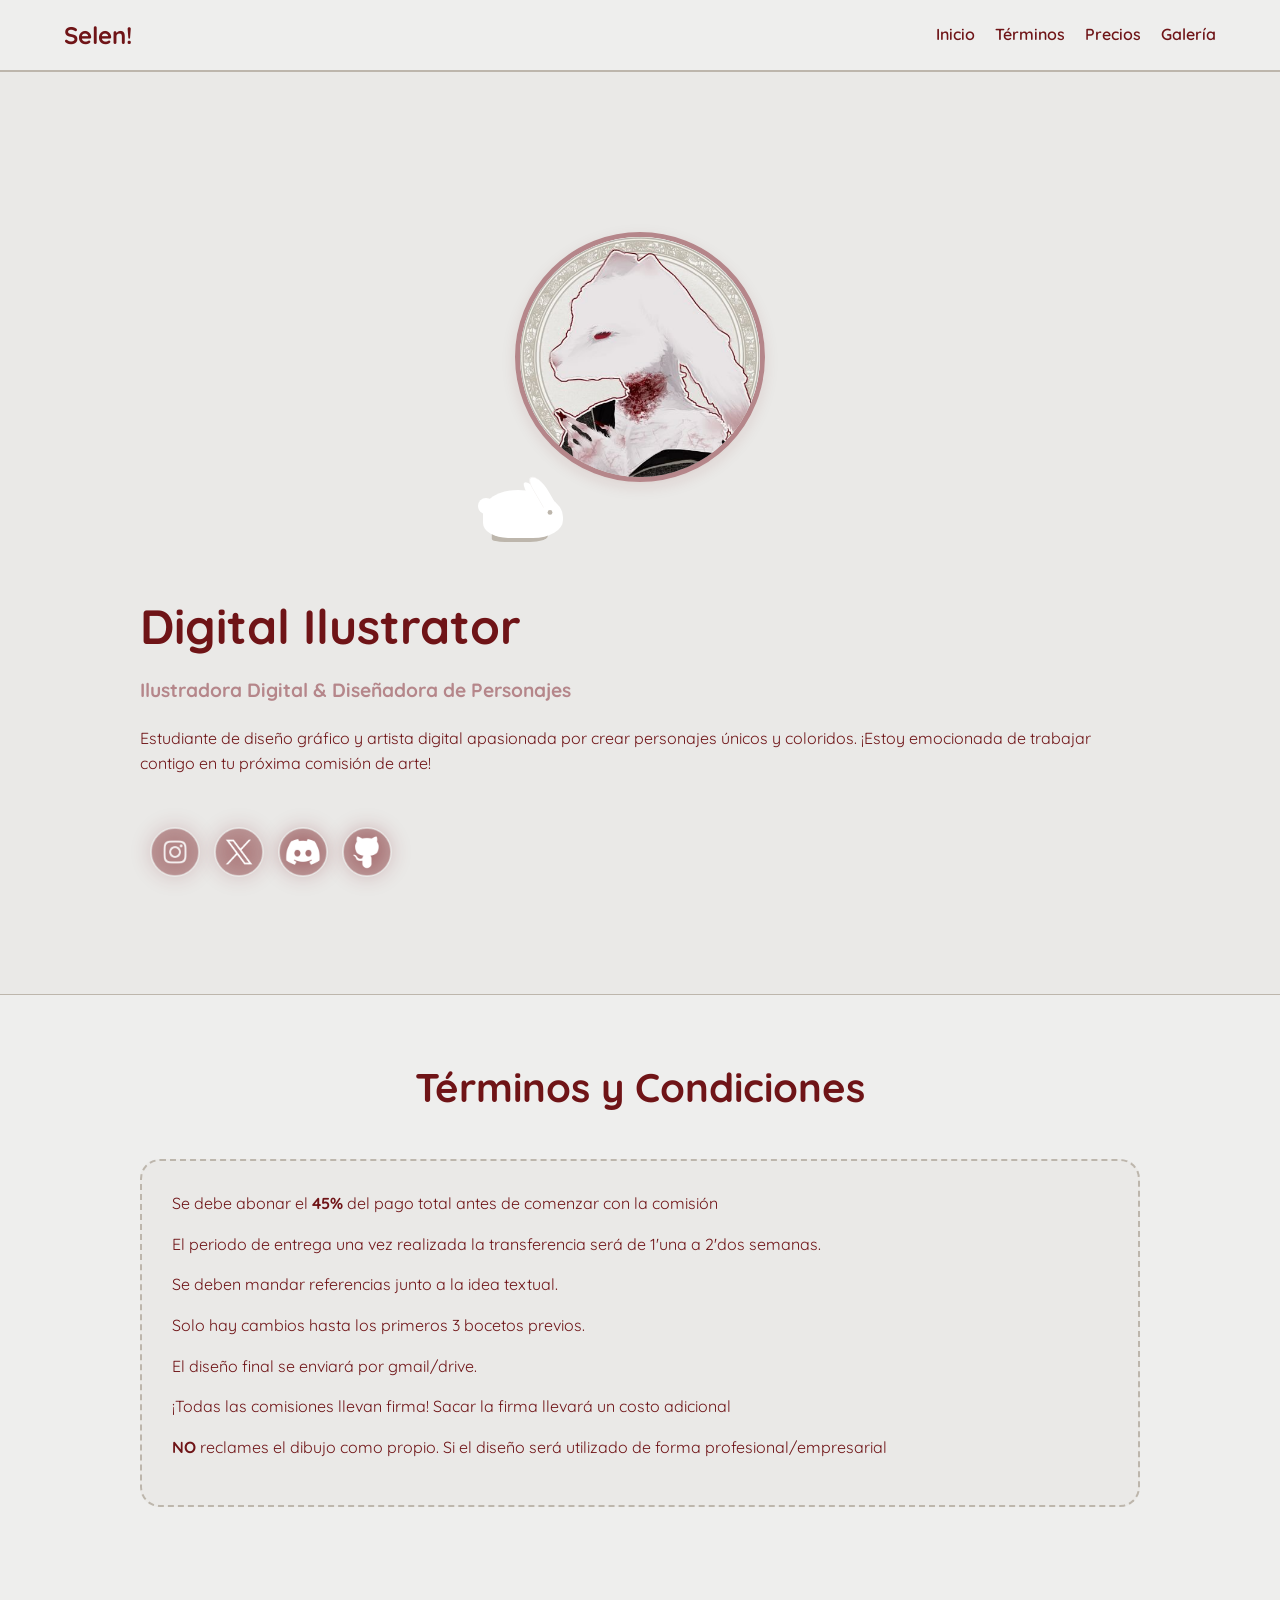
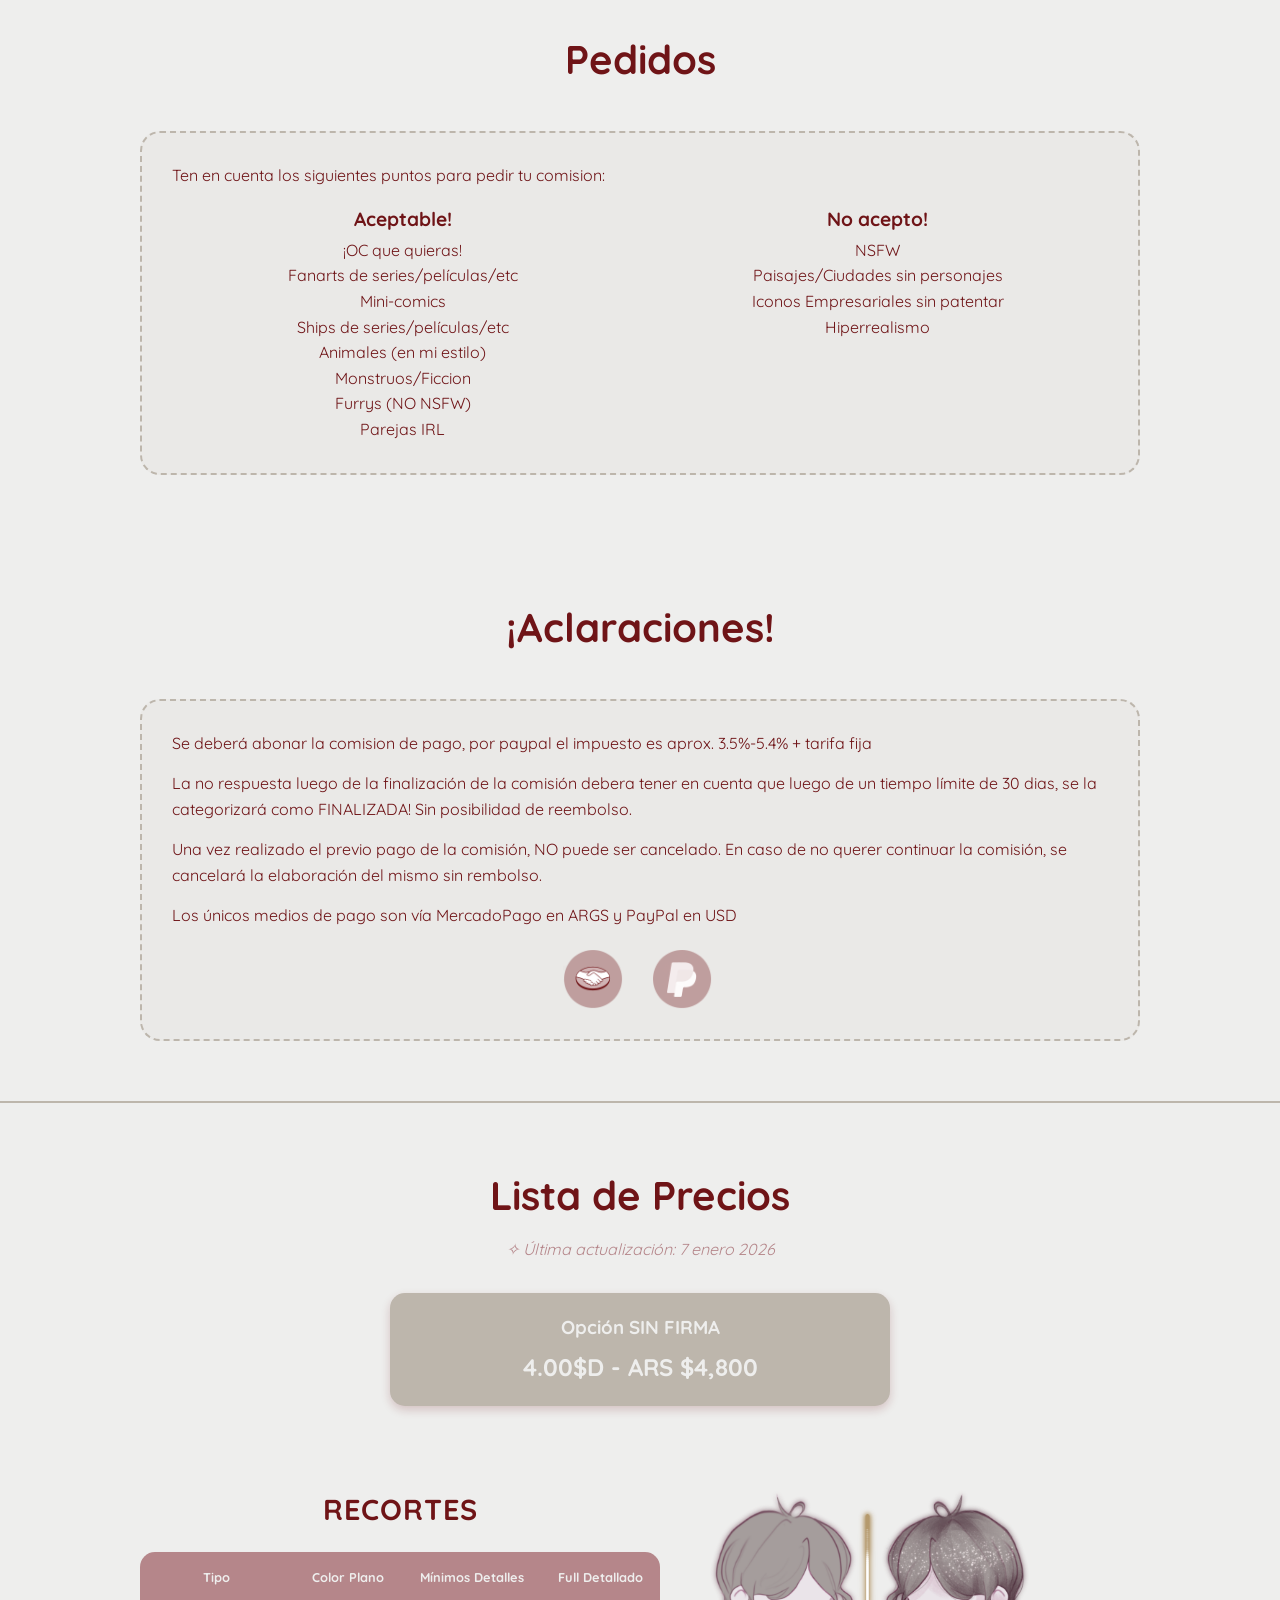
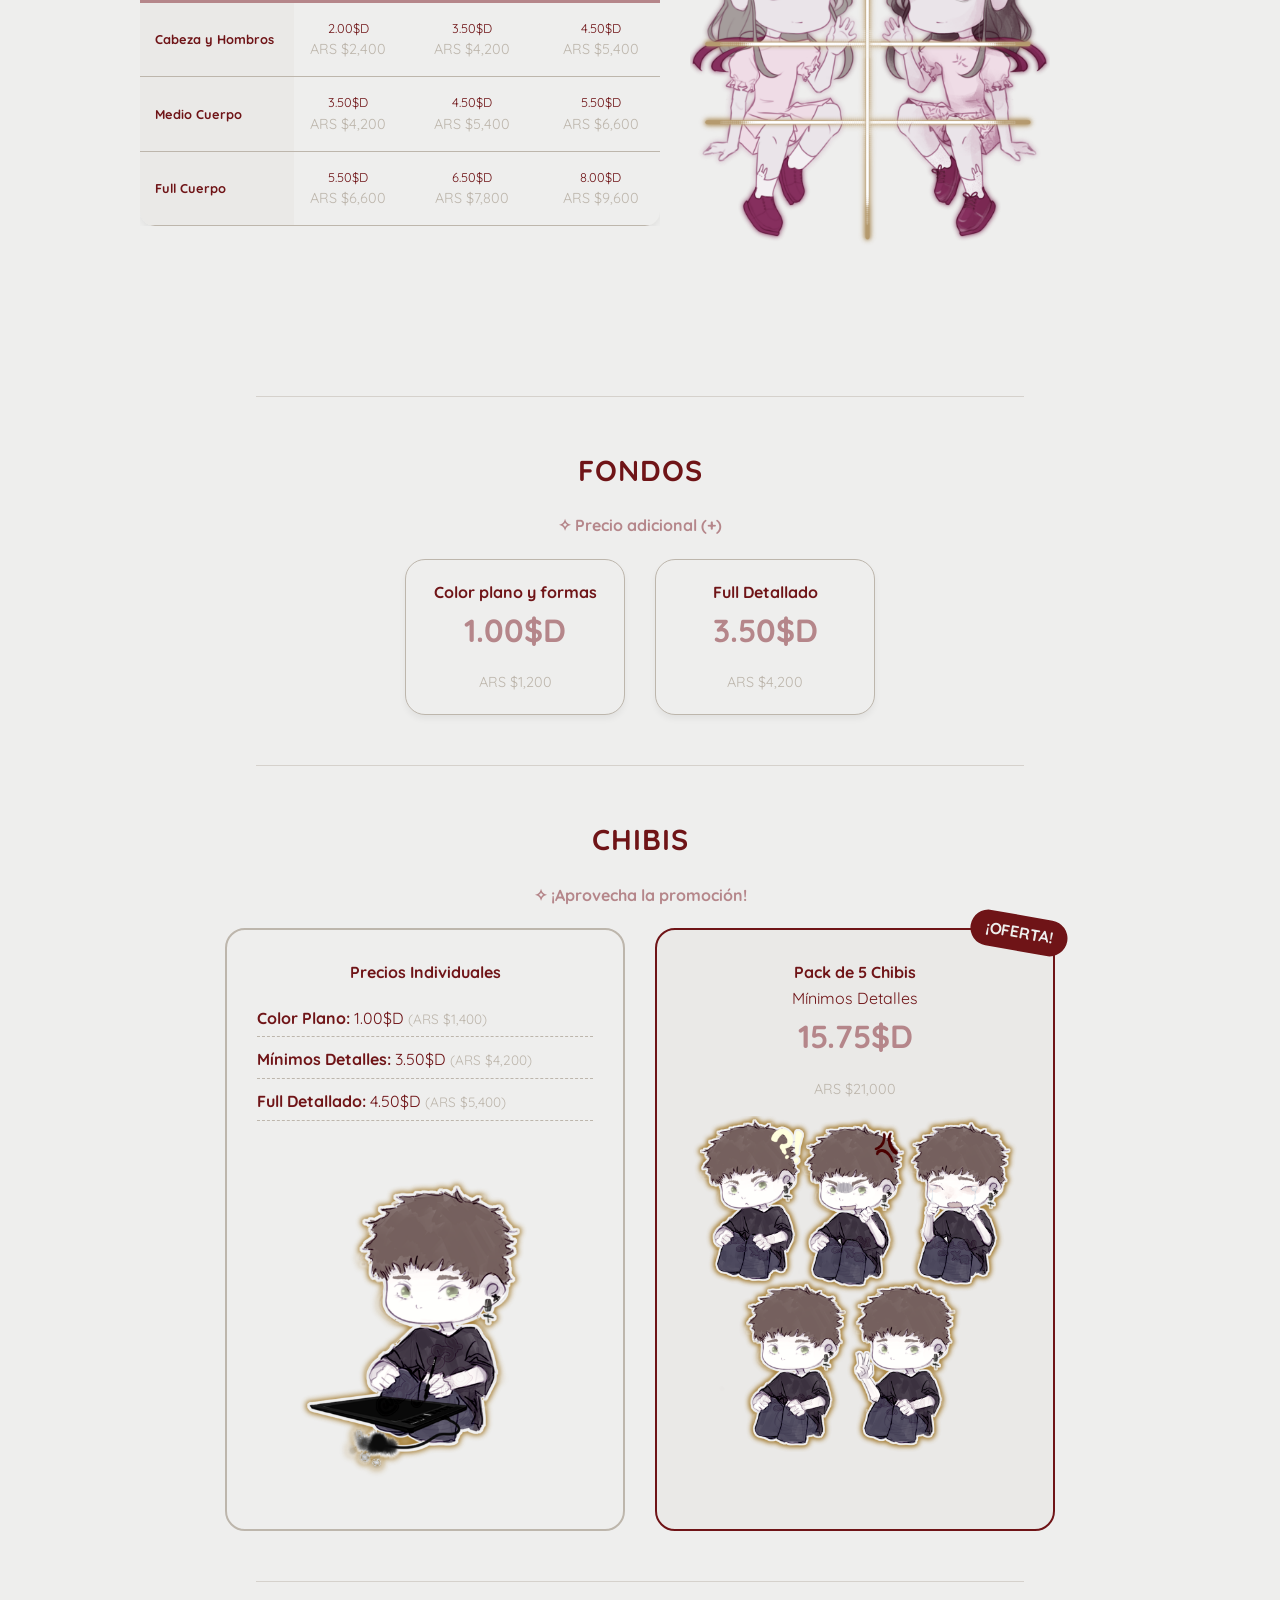
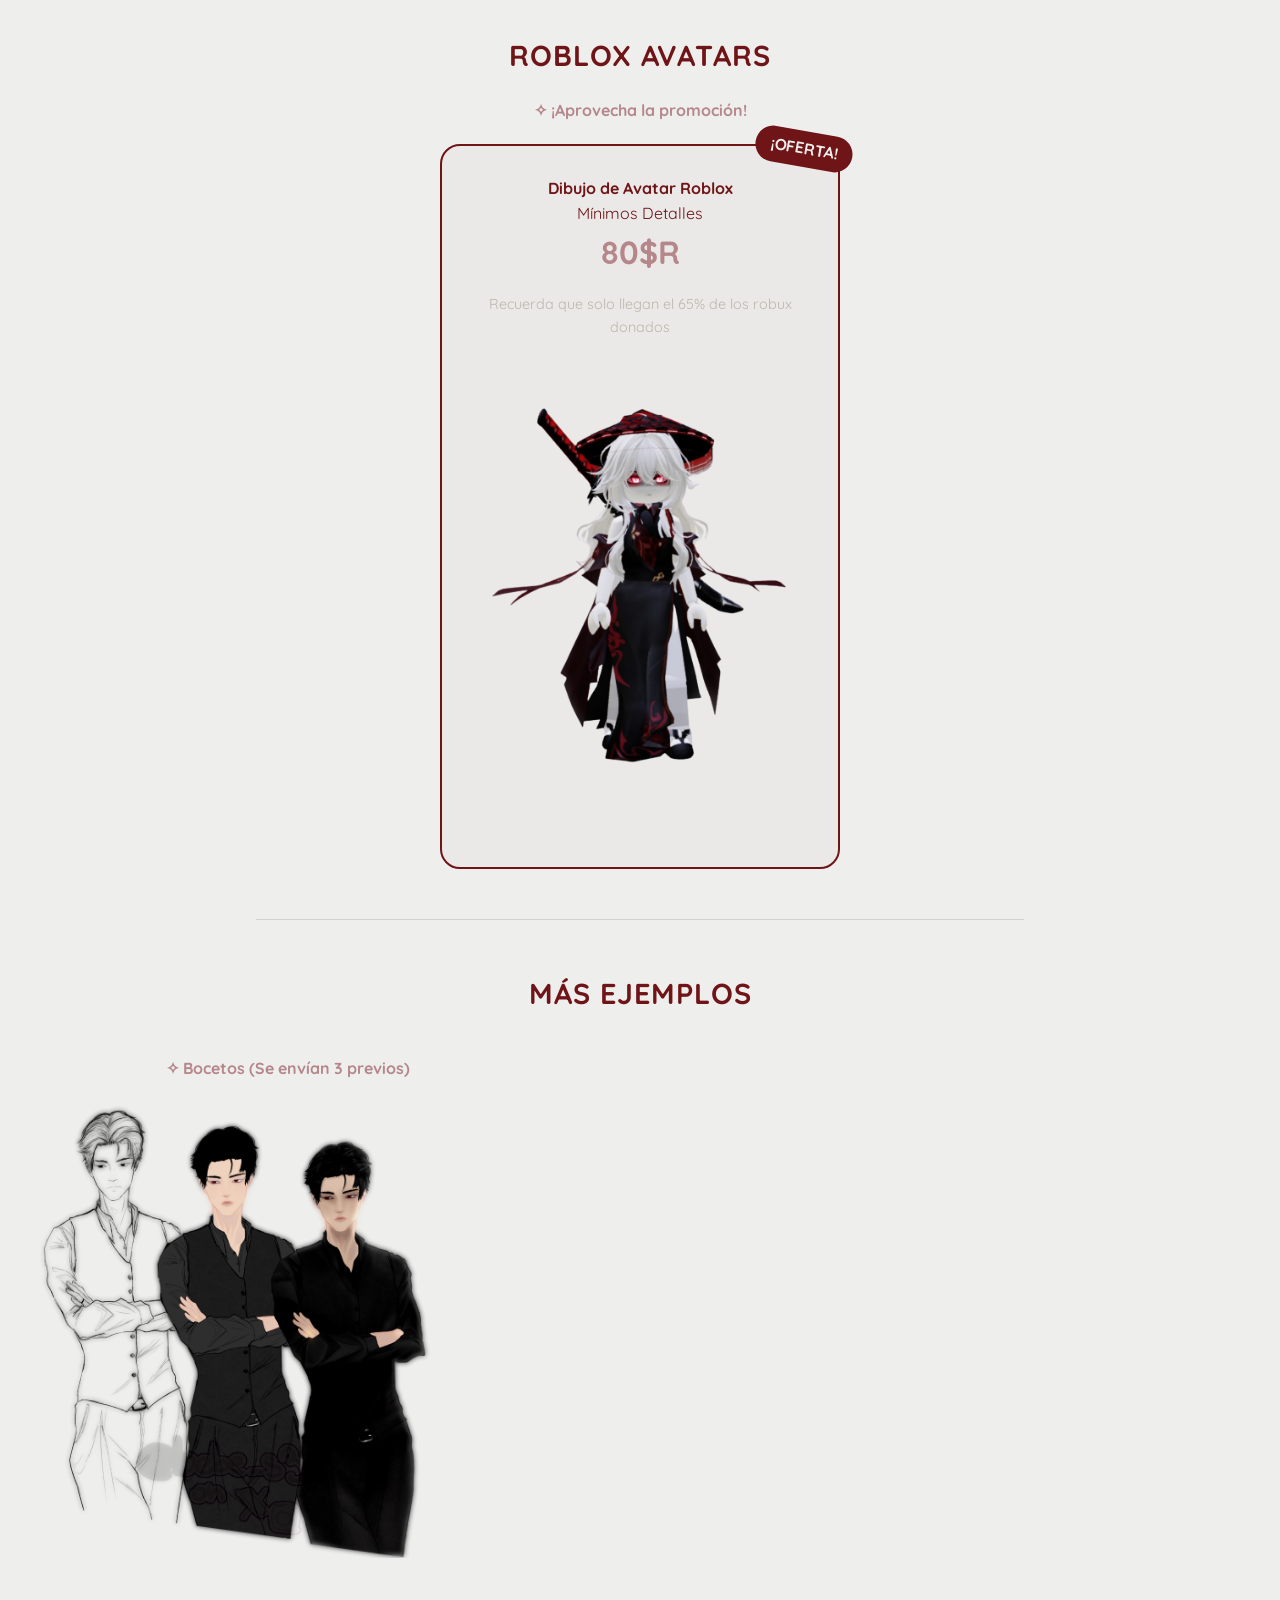
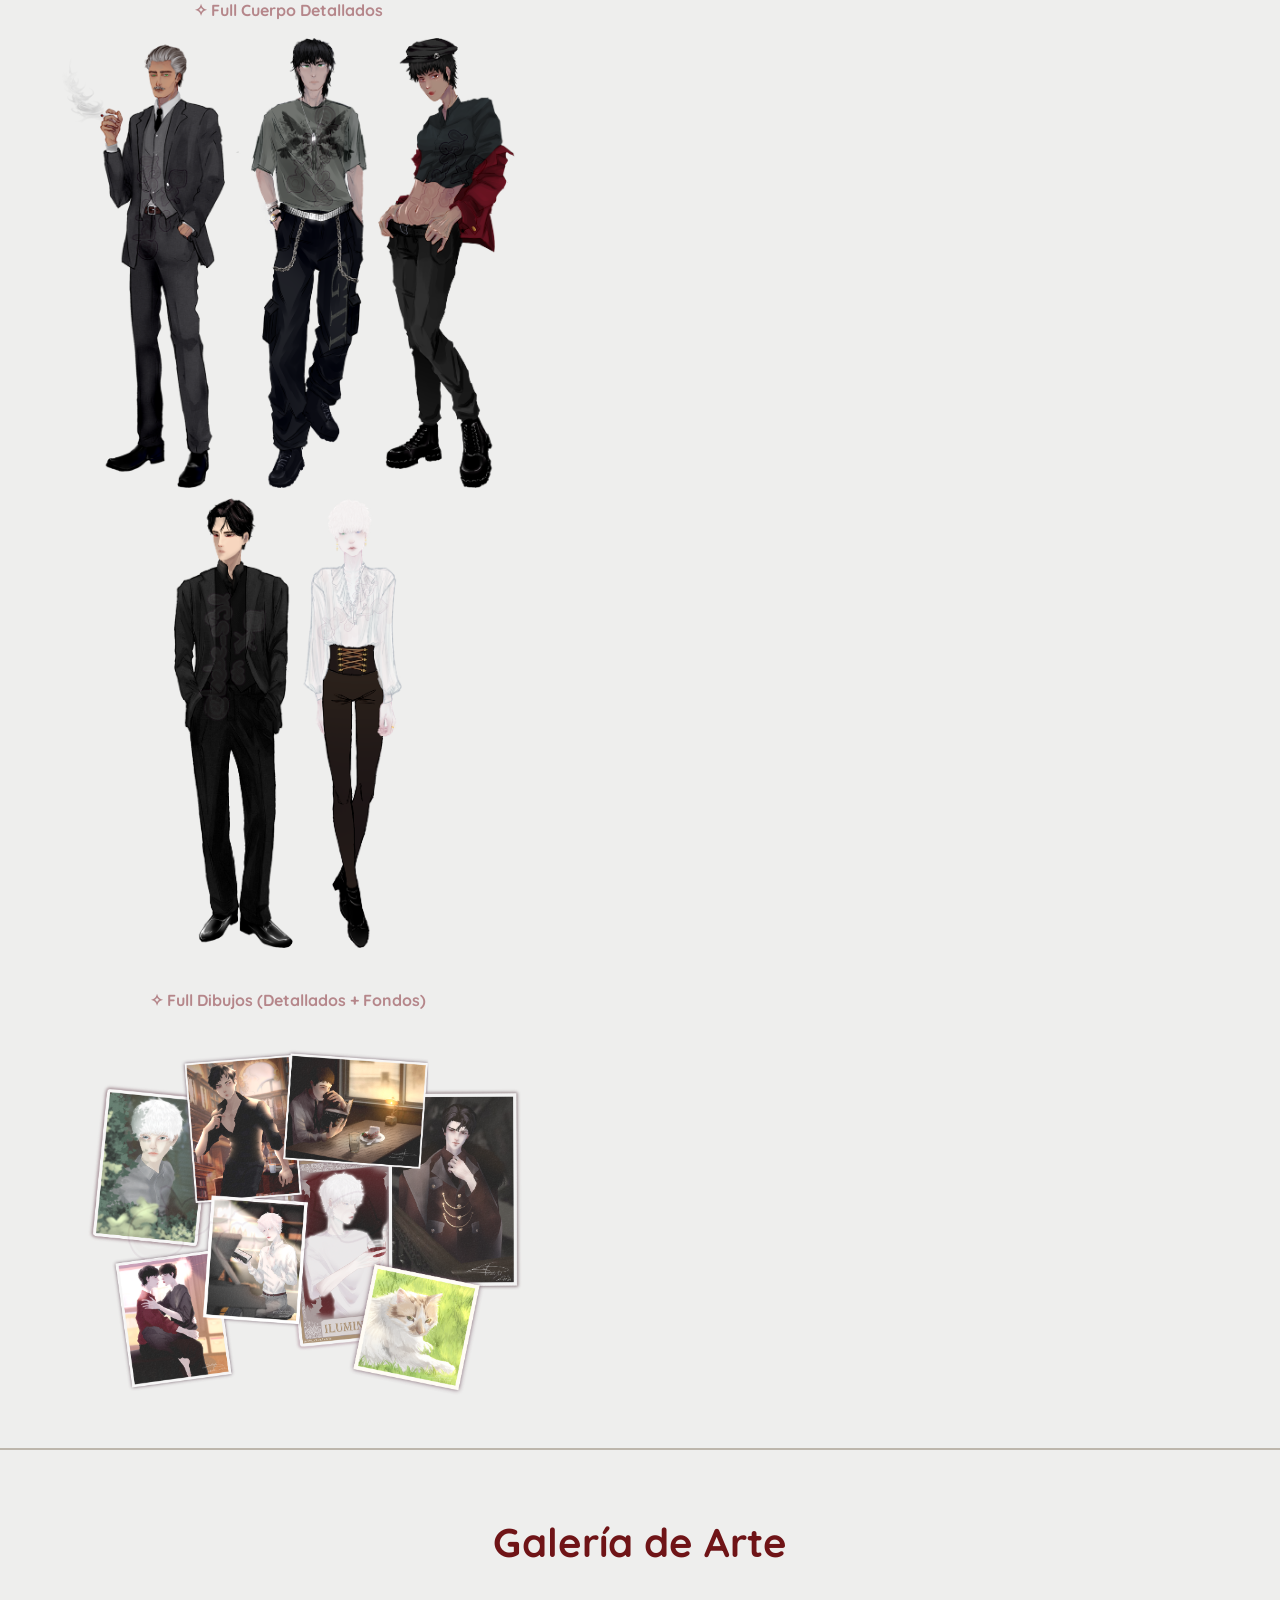
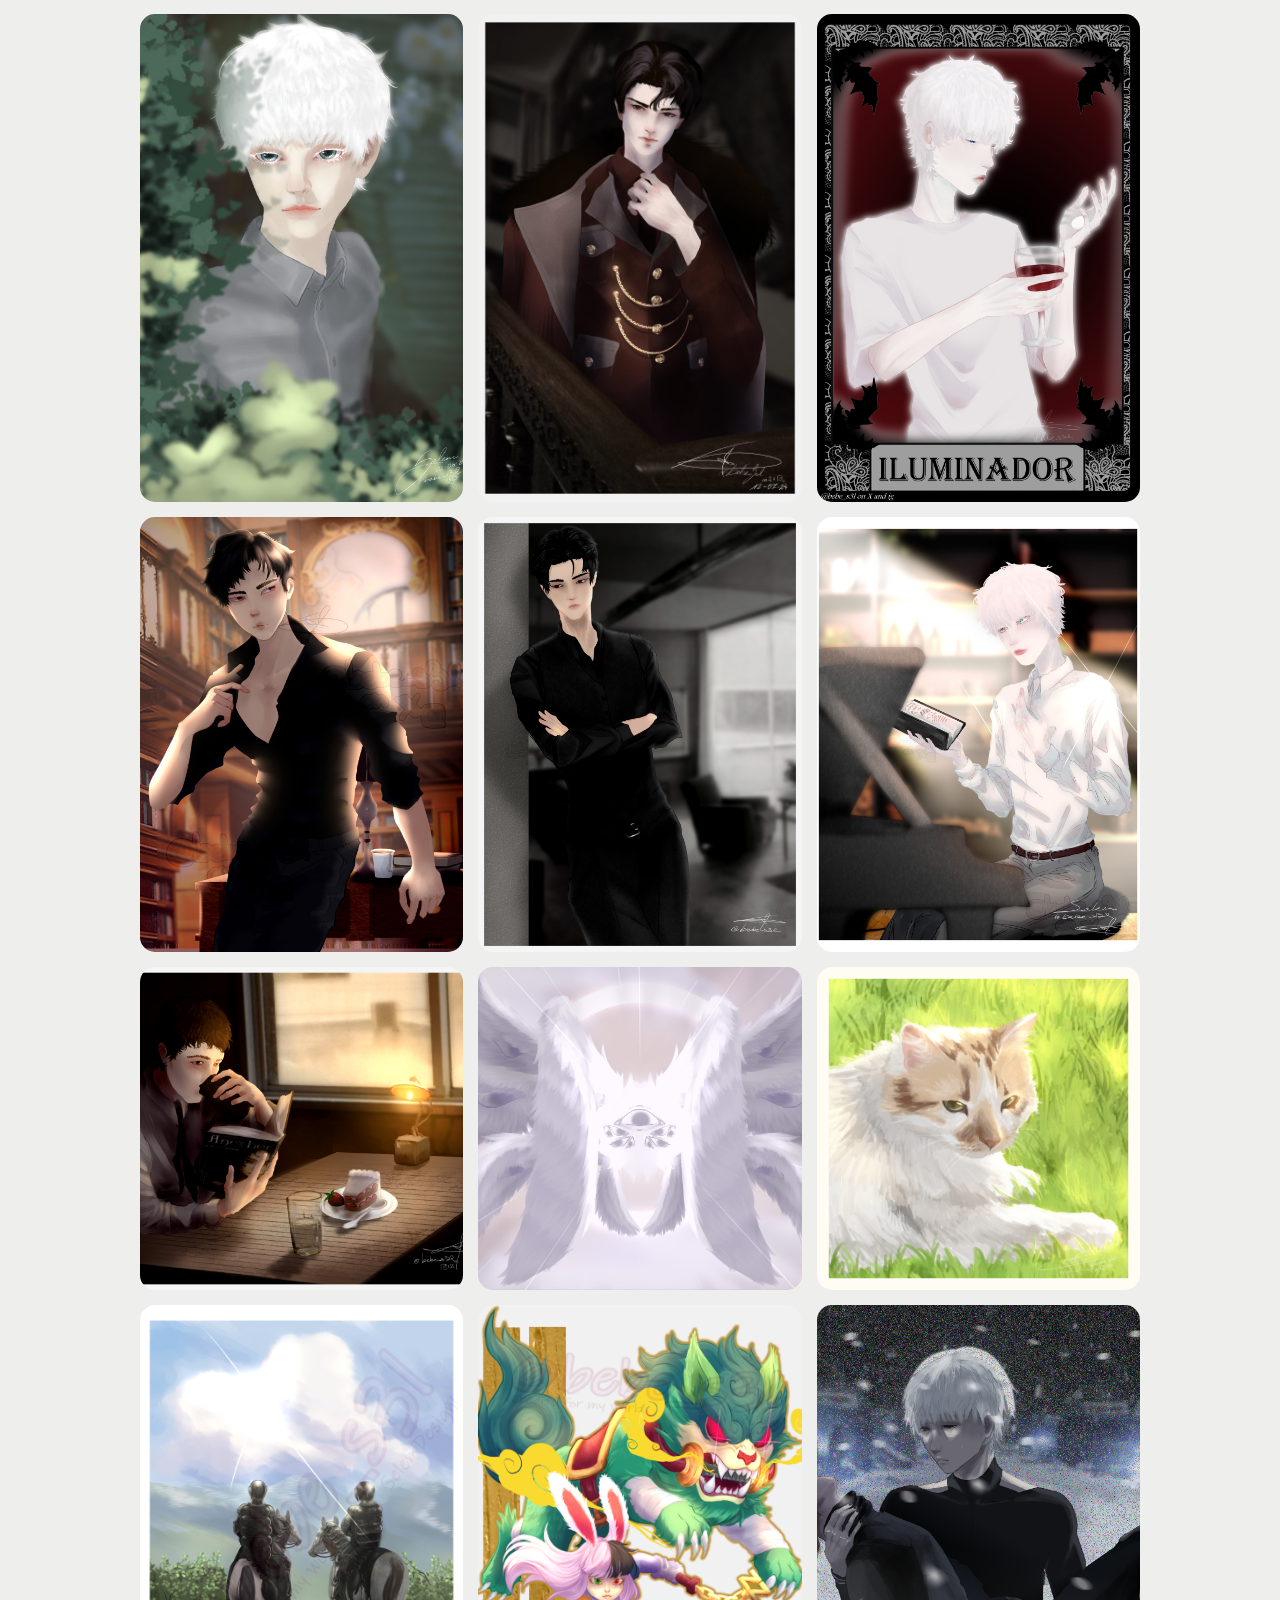
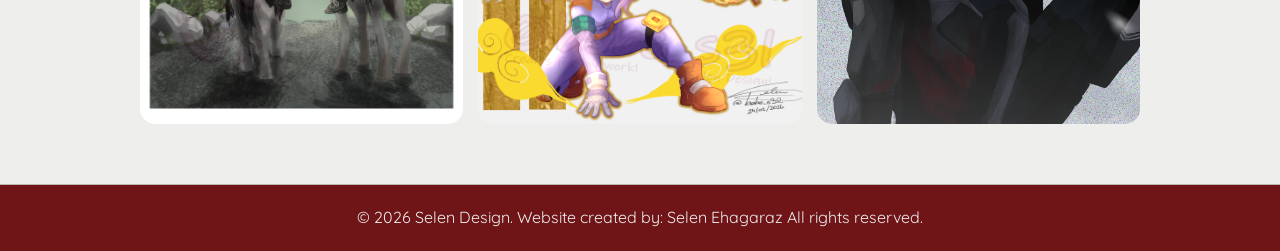
==== commit acbc8174: "Modificaciones" ====
--- a/index.html
+++ b/index.html
@@ -212,7 +212,7 @@
             <div class="chibi-box normal">
                 <h4>Precios Individuales</h4>
                 <ul class="clean-list">
-                    <li><strong>Color Plano:</strong> 1.00$D <span class="ars-sm">(ARS $1,200)</span></li>
+                    <li><strong>Color Plano:</strong> 1.00$D <span class="ars-sm">(ARS $1,400)</span></li>
                     <li><strong>Mínimos Detalles:</strong> 3.50$D <span class="ars-sm">(ARS $4,200)</span></li>
                     <li><strong>Full Detallado:</strong> 4.50$D <span class="ars-sm">(ARS $5,400)</span></li>
                 </ul>
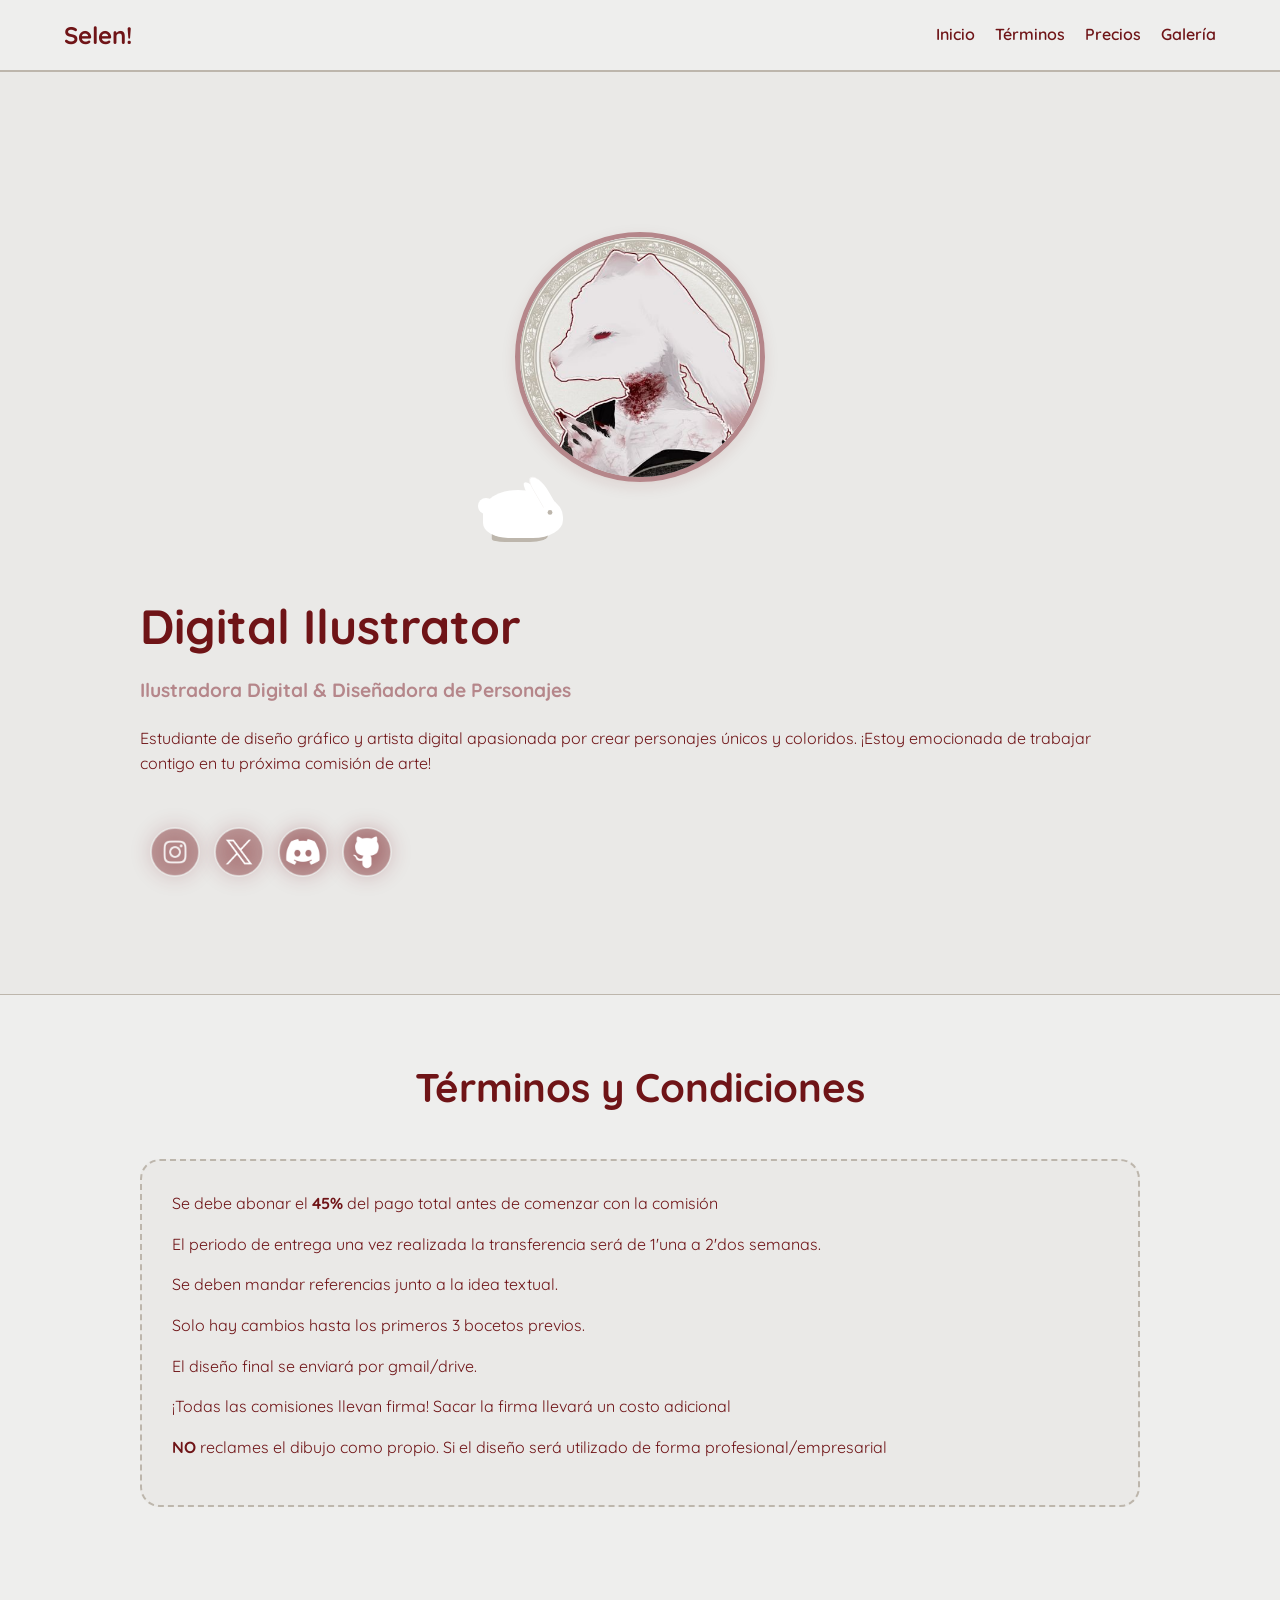
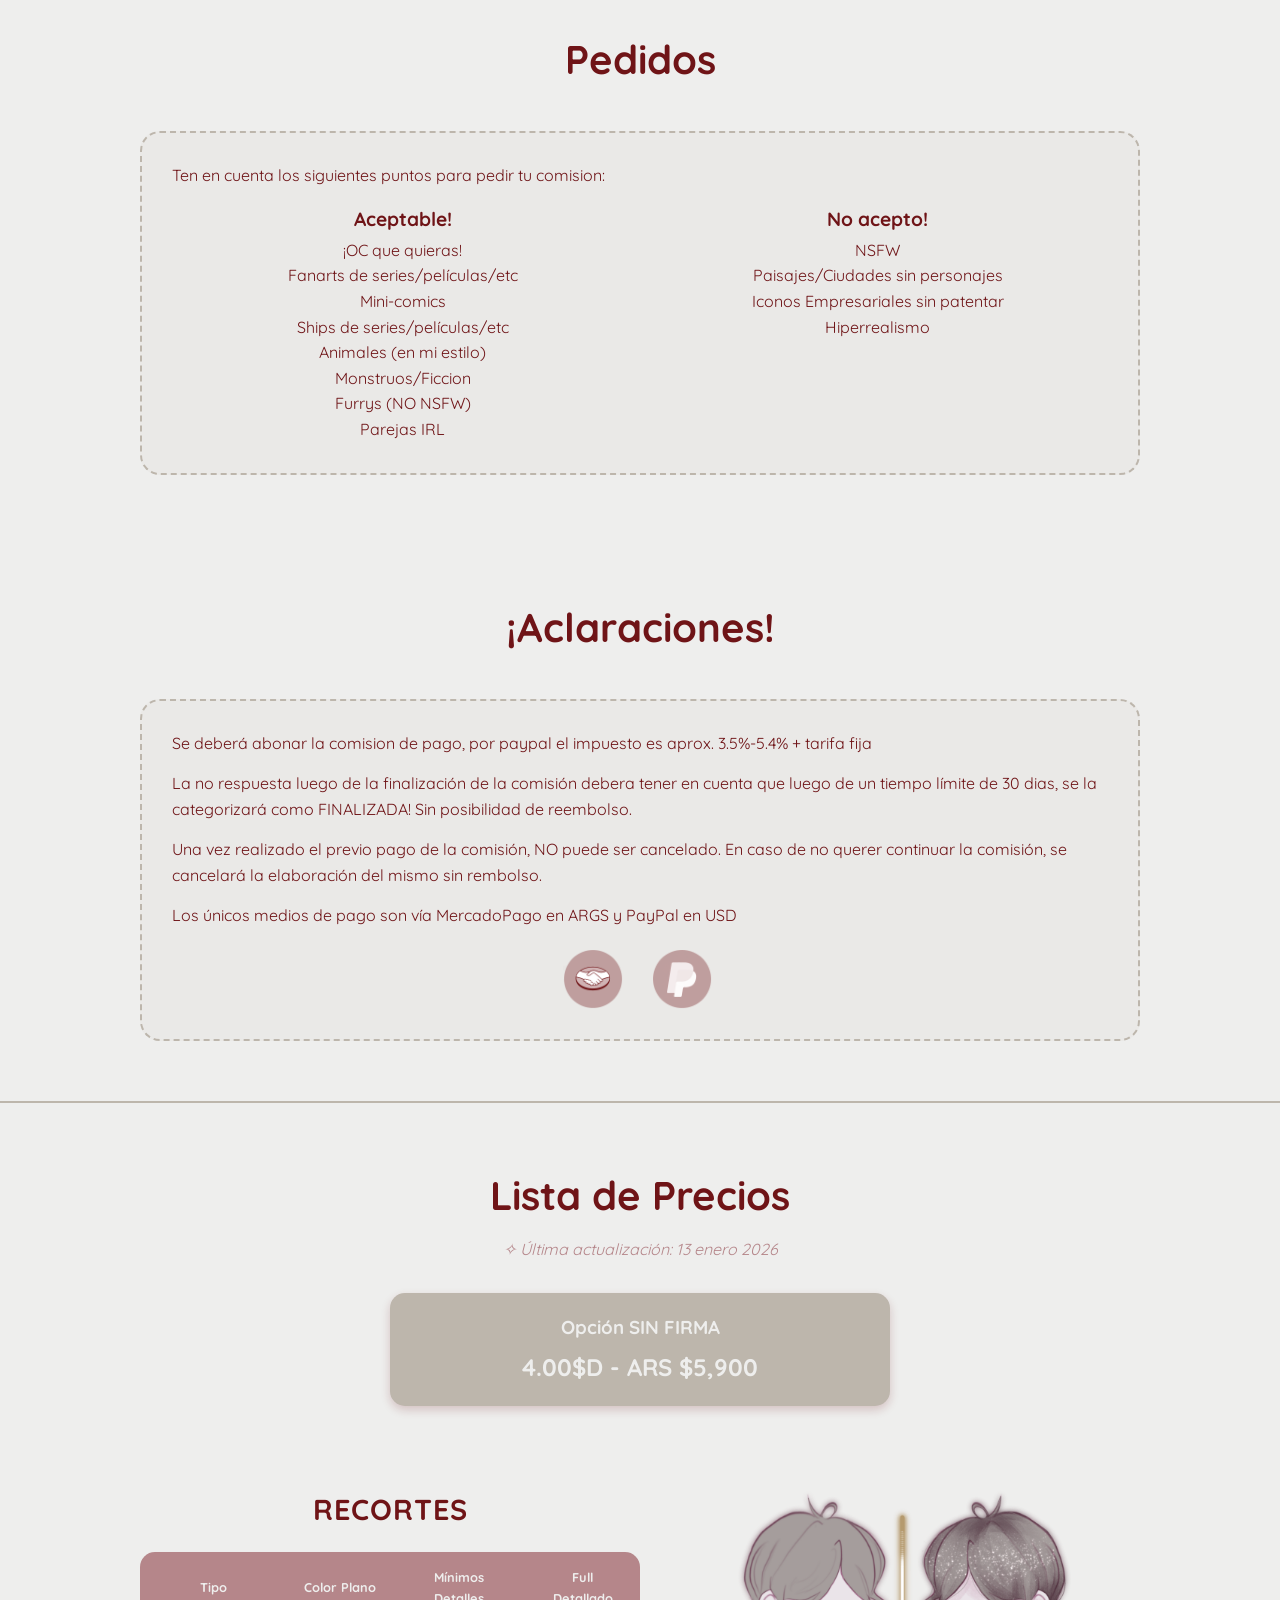
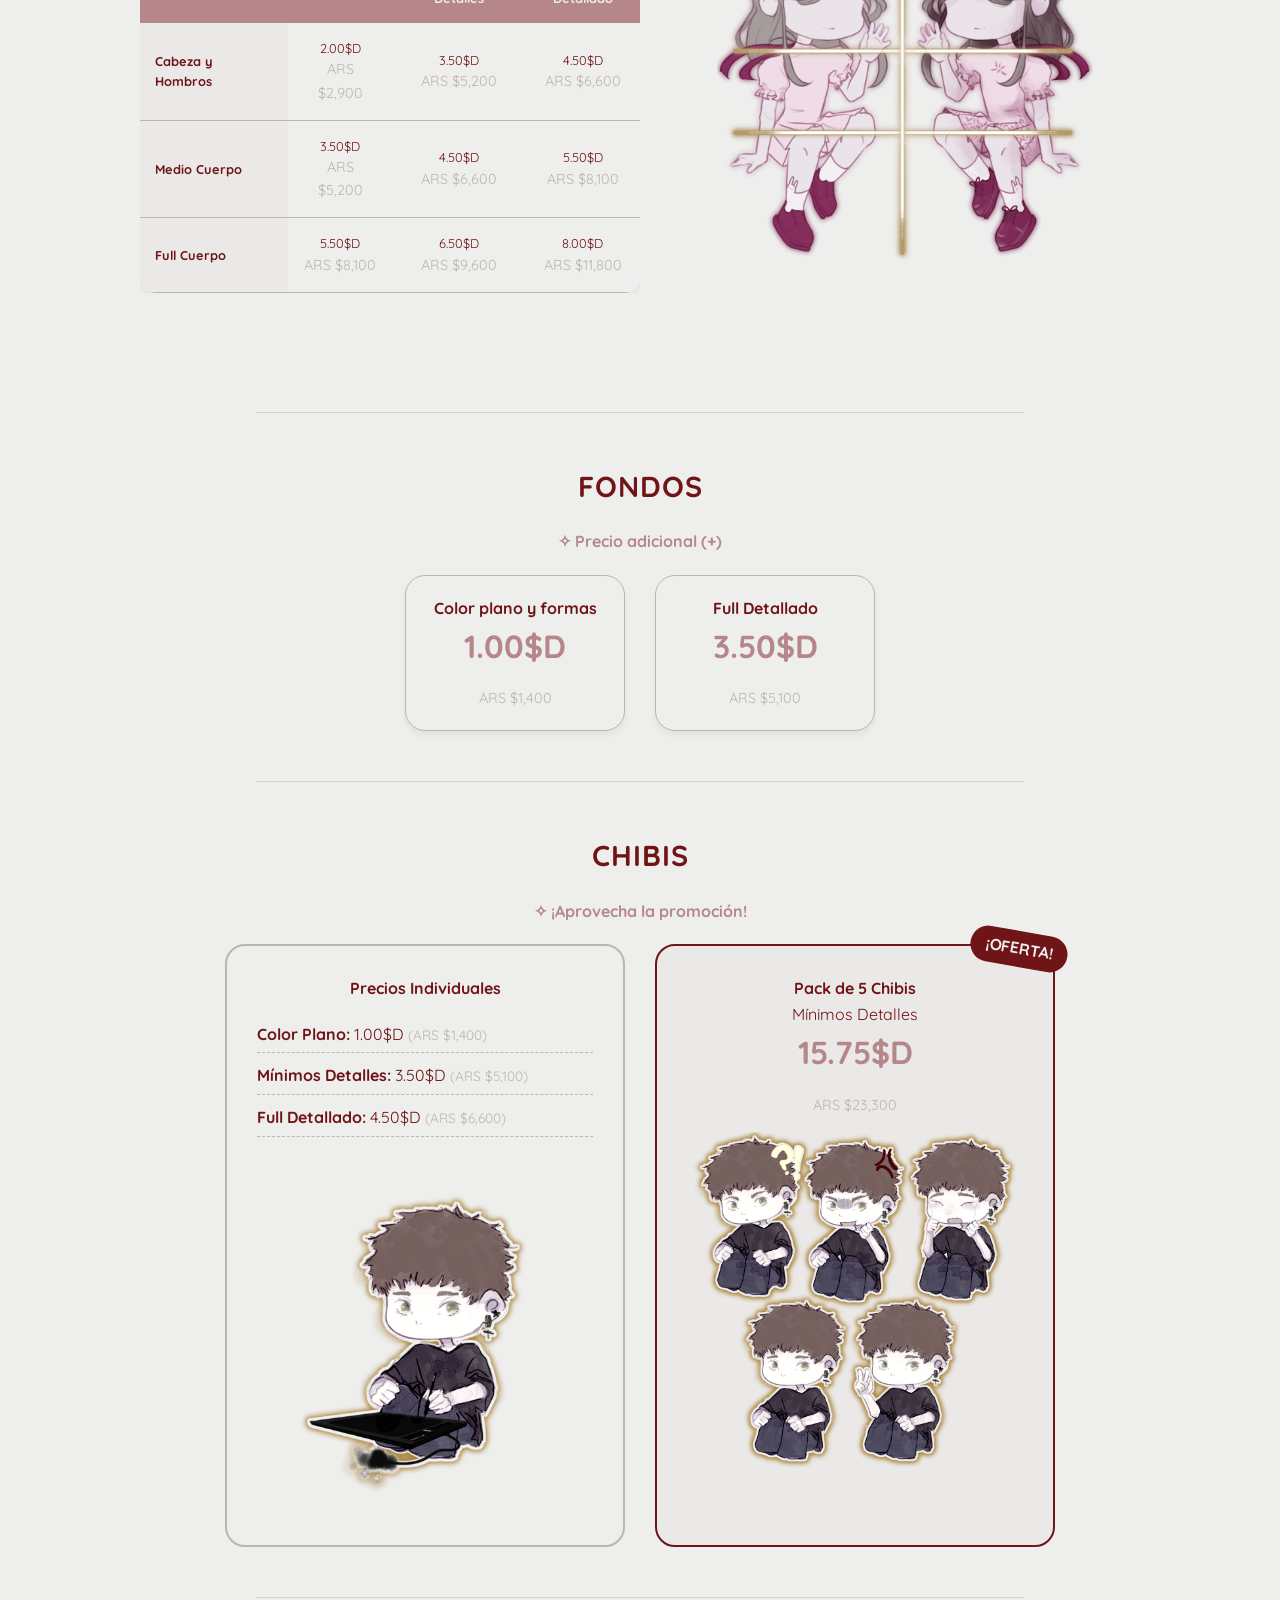
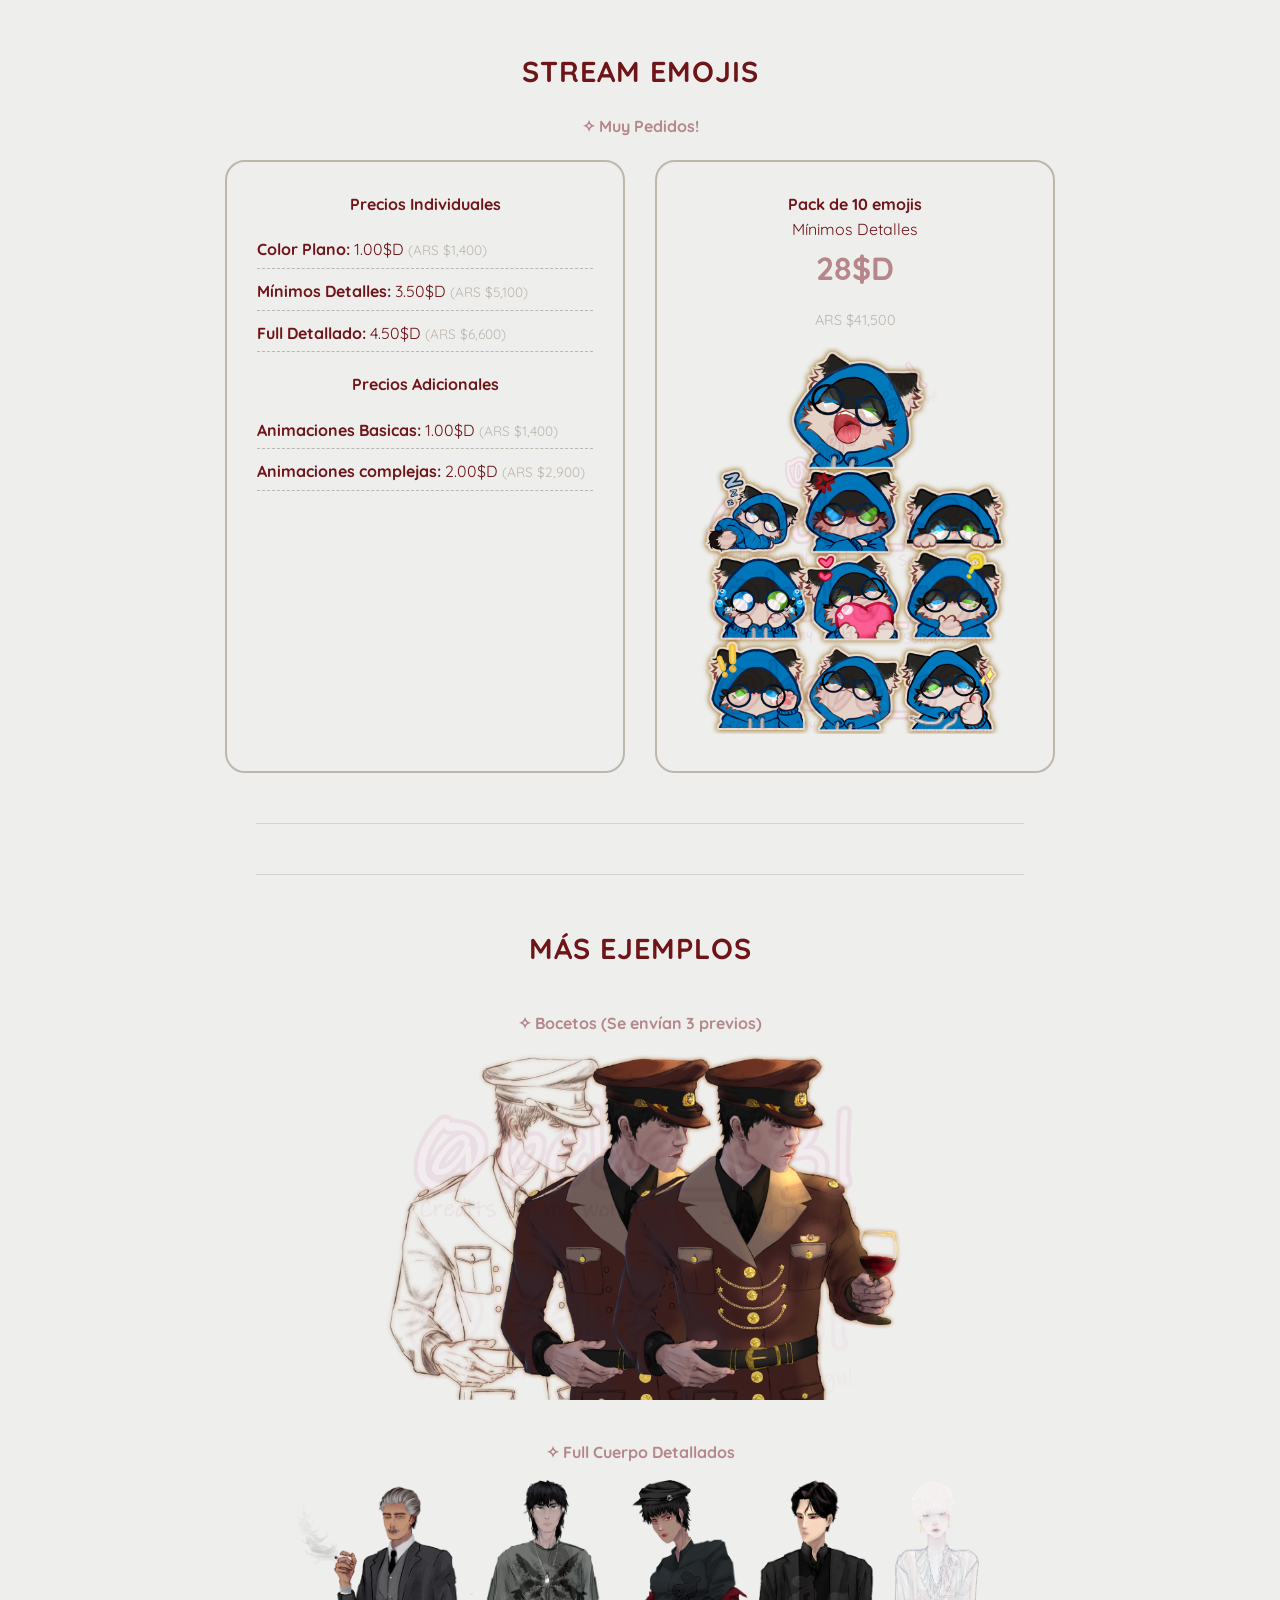
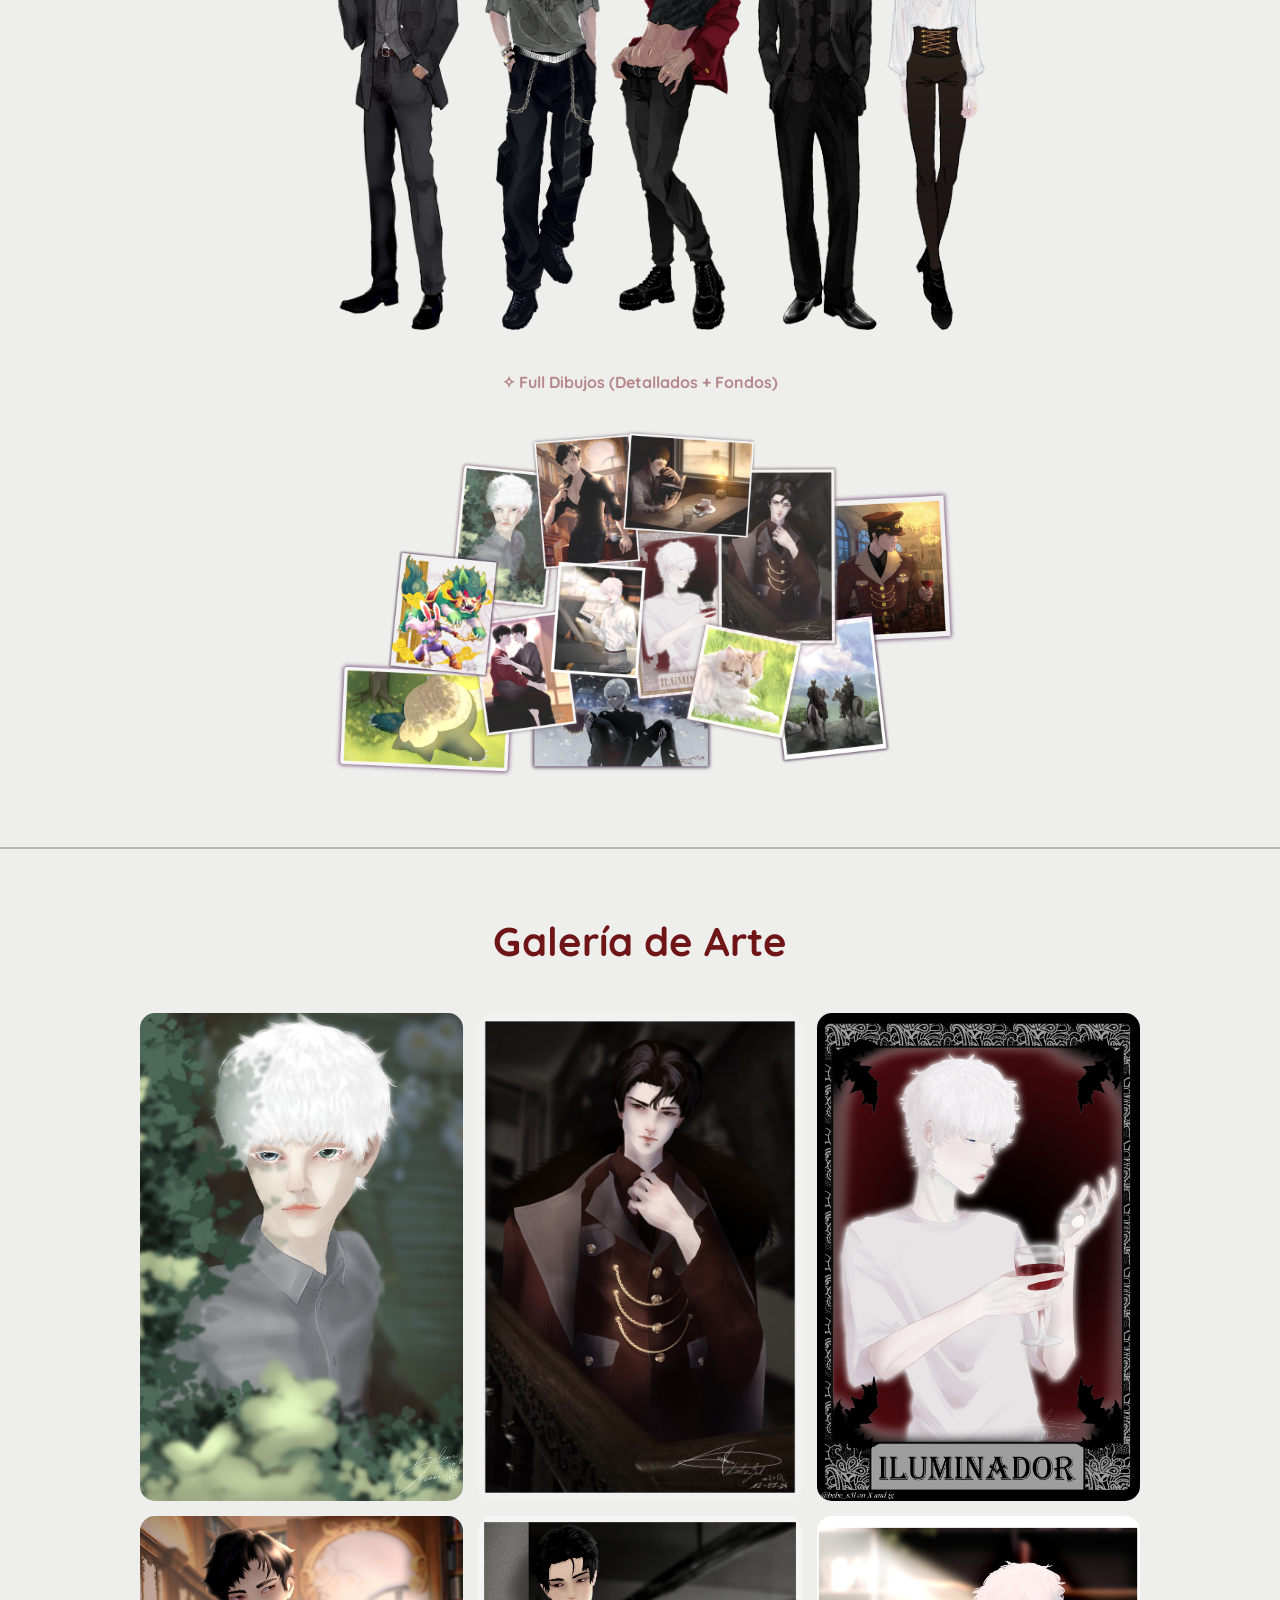
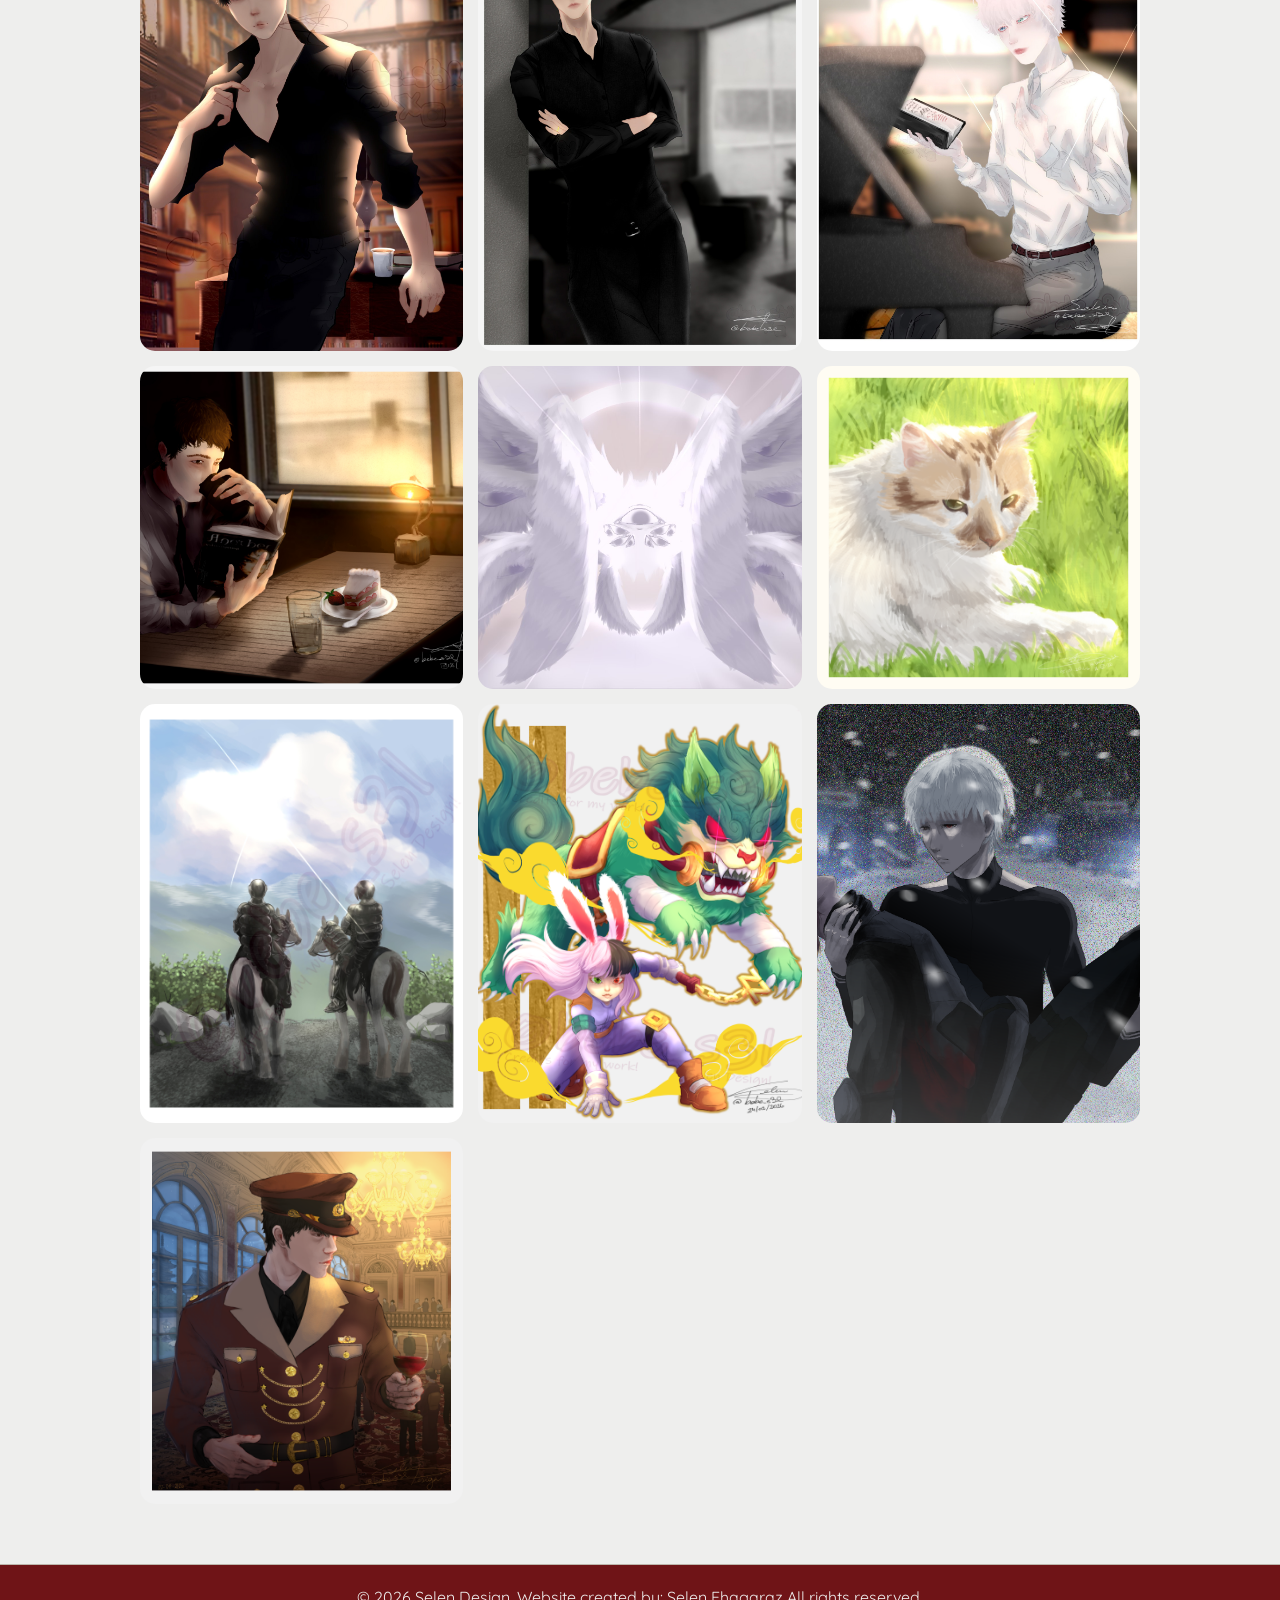
==== commit e8677469: "Actualizacion USD-ARG" ====
--- a/index.html
+++ b/index.html
@@ -138,11 +138,11 @@
     <section id="precios" class="section-gray">
         <div class="container">
             <h2 class="section-title">Lista de Precios</h2>
-            <p class="last-update">✧ Última actualización: 7 enero 2026</p>
+            <p class="last-update">✧ Última actualización: 13 enero 2026</p>
 
             <div class="alert-box">
                 <h3>Opción SIN FIRMA</h3>
-                <p class="price-highlight">4.00$D - ARS $4,800</p>
+                <p class="price-highlight">4.00$D - ARS $5,900</p>
             </div>
 
             <div class="table-computer-distr">
@@ -160,21 +160,21 @@
                         <tbody>
                             <tr>
                                 <td class="row-header">Cabeza y Hombros</td>
-                                <td>2.00$D<br><span class="ars-price">ARS $2,400</span></td>
-                                <td>3.50$D<br><span class="ars-price">ARS $4,200</span></td>
-                                <td>4.50$D<br><span class="ars-price">ARS $5,400</span></td>
+                                <td>2.00$D<br><span class="ars-price">ARS $2,900</span></td>
+                                <td>3.50$D<br><span class="ars-price">ARS $5,200</span></td>
+                                <td>4.50$D<br><span class="ars-price">ARS $6,600</span></td>
                             </tr>
                             <tr>
                                 <td class="row-header">Medio Cuerpo</td>
-                                <td>3.50$D<br><span class="ars-price">ARS $4,200</span></td>
-                                <td>4.50$D<br><span class="ars-price">ARS $5,400</span></td>
-                                <td>5.50$D<br><span class="ars-price">ARS $6,600</span></td>
+                                <td>3.50$D<br><span class="ars-price">ARS $5,200
+                                <td>4.50$D<br><span class="ars-price">ARS $6,600</span></td>
+                                <td>5.50$D<br><span class="ars-price">ARS $8,100</span></td>
                             </tr>
                             <tr>
                                 <td class="row-header">Full Cuerpo</td>
-                                <td>5.50$D<br><span class="ars-price">ARS $6,600</span></td>
-                                <td>6.50$D<br><span class="ars-price">ARS $7,800</span></td>
-                                <td>8.00$D<br><span class="ars-price">ARS $9,600</span></td>
+                                <td>5.50$D<br><span class="ars-price">ARS $8,100</span></td>
+                                <td>6.50$D<br><span class="ars-price">ARS $9,600</span></td>
+                                <td>8.00$D<br><span class="ars-price">ARS $11,800</span></td>
                             </tr>
                         </tbody>
                     </table>
@@ -194,12 +194,12 @@
             <div class="price-card mini-card">
                 <h4>Color plano y formas</h4>
                 <div class="price">1.00$D</div>
-                <p class="ars-price">ARS $1,200</p>
+                <p class="ars-price">ARS $1,400</p>
             </div>
             <div class="price-card mini-card">
                 <h4>Full Detallado</h4>
                 <div class="price">3.50$D</div>
-                <p class="ars-price">ARS $4,200</p>
+                <p class="ars-price">ARS $5,100</p>
             </div>
         </div>
 
@@ -213,8 +213,8 @@
                 <h4>Precios Individuales</h4>
                 <ul class="clean-list">
                     <li><strong>Color Plano:</strong> 1.00$D <span class="ars-sm">(ARS $1,400)</span></li>
-                    <li><strong>Mínimos Detalles:</strong> 3.50$D <span class="ars-sm">(ARS $4,200)</span></li>
-                    <li><strong>Full Detallado:</strong> 4.50$D <span class="ars-sm">(ARS $5,400)</span></li>
+                    <li><strong>Mínimos Detalles:</strong> 3.50$D <span class="ars-sm">(ARS $5,100)</span></li>
+                    <li><strong>Full Detallado:</strong> 4.50$D <span class="ars-sm">(ARS $6,600)</span></li>
                 </ul>
                 <img src="imags/Chibi Sel 2024.png" alt="Ejemplo Chibi" class="chibi-img">
             </div>
@@ -224,14 +224,43 @@
                 <h4>Pack de 5 Chibis</h4>
                 <p>Mínimos Detalles</p>
                 <div class="price">15.75$D</div>
-                <p class="ars-price">ARS $21,000</p>
+                <p class="ars-price">ARS $23,300</p>
                 <img src="imags/Chibi Sel 2024 PROMO.png" alt="Promo Chibis" class="chibi-img">
             </div>
         </div>
 
         <hr class="divider">
 
-
+        <h3 class="subsection-title">Stream EMOJIS</h3>
+        <p class="center-text">✧ Muy Pedidos!</p>
+
+        <div class="emoji-container">
+            <div class="emoji-box normal">
+                <h4>Precios Individuales</h4>
+                <ul class="clean-list">
+                    <li><strong>Color Plano:</strong> 1.00$D <span class="ars-sm">(ARS $1,400)</span></li>
+                    <li><strong>Mínimos Detalles:</strong> 3.50$D <span class="ars-sm">(ARS $5,100)</span></li>
+                    <li><strong>Full Detallado:</strong> 4.50$D <span class="ars-sm">(ARS $6,600)</span></li>
+                </ul>
+                <h4>Precios Adicionales</h4>
+                <ul class="clean-list">
+                    <li><strong>Animaciones Basicas:</strong> 1.00$D <span class="ars-sm">(ARS $1,400)</span></li>
+                    <li><strong>Animaciones complejas:</strong> 2.00$D <span class="ars-sm">(ARS $2,900)</span></li>
+                </ul>
+            </div>
+            <div class="emoji-box normal">
+                <h4>Pack de 10 emojis</h4>
+                <p>Mínimos Detalles</p>
+                <div class="price">28$D</div>
+                <p class="ars-price">ARS $41,500</p>
+                <img src="imags/stickers.png" alt="emoji" class="emoji-img">
+            </div>
+        </div>
+
+
+        <hr class="divider">
+
+        <!-- 
         <h3 class="subsection-title">ROBLOX AVATARS</h3>
         <p class="center-text">✧ ¡Aprovecha la promoción!</p>
 
@@ -244,7 +273,7 @@
                 <p class="ars-price">Recuerda que solo llegan el 65% de los robux donados</p>
                 <img src="imags/avatar-roblox.png" alt="Promo Roblox" class="roblox-img">
             </div>
-        </div>
+        </div> -->
 
 
         <hr class="divider">
@@ -294,6 +323,7 @@
                 <img src="imags/dib10.jpg" alt="Dibujo 10">
                 <img src="imags/dib11.png" alt="Dibujo 11">
                 <img src="imags/dib12.png" alt="Dibujo 12">
+                <img src="imags/dib13.png" alt="Dibujo 13">
 
             </div>
         </div>
--- a/style.css
+++ b/style.css
@@ -282,20 +282,16 @@
     .table-computer-distr {
         display: flex;
         flex-direction: row;
-        /* Alinea los elementos en fila (uno al lado del otro) */
         justify-content: space-between;
-        /* Deja espacio equitativo entre ellos */
         align-items: flex-start;
-        /* Alinea ambos bloques por la parte superior */
         gap: 30px;
-        /* Espacio de separación entre la tabla y la imagen */
         width: 100%;
         max-width: 1200px;
         /* O el ancho máximo que use tu diseño */
         margin: 0 auto;
     }
 
-    /* Distribución de anchos (puedes ajustar los porcentajes a tu gusto) */
+
     .table-container {
         flex: 1;
         /* Toma el espacio disponible de manera flexible */
@@ -305,15 +301,15 @@
 
     .example-block {
         flex: 1;
-        max-width: 45%;
-        /* Limita el ancho del bloque de la imagen */
+        max-width: 55%;
+        margin: 0 auto;
     }
 
     .example-img {
         width: 100%;
-        /* Hace que la imagen sea responsiva y no se desborde */
         height: auto;
         display: block;
+        margin: 0 auto;
     }
 }
 
@@ -445,6 +441,32 @@
     border-color: var(--vino);
     background-color: var(--beige-claro);
 }
+
+/* Contenedor de Emojis */
+.emoji-container {
+    display: flex;
+    justify-content: center;
+    gap: 30px;
+    flex-wrap: wrap;
+}
+
+.emoji-box {
+    background-color: var(--blanco-roto);
+    border: 2px solid var(--taupe);
+    border-radius: 20px;
+    padding: 30px;
+    width: 100%;
+    max-width: 400px;
+    text-align: center;
+    position: relative;
+}
+
+.emoji-img {
+    margin-top: 15px;
+    max-width: 100%;
+    border-radius: 10px;
+}
+
 
 .badge {
     position: absolute;
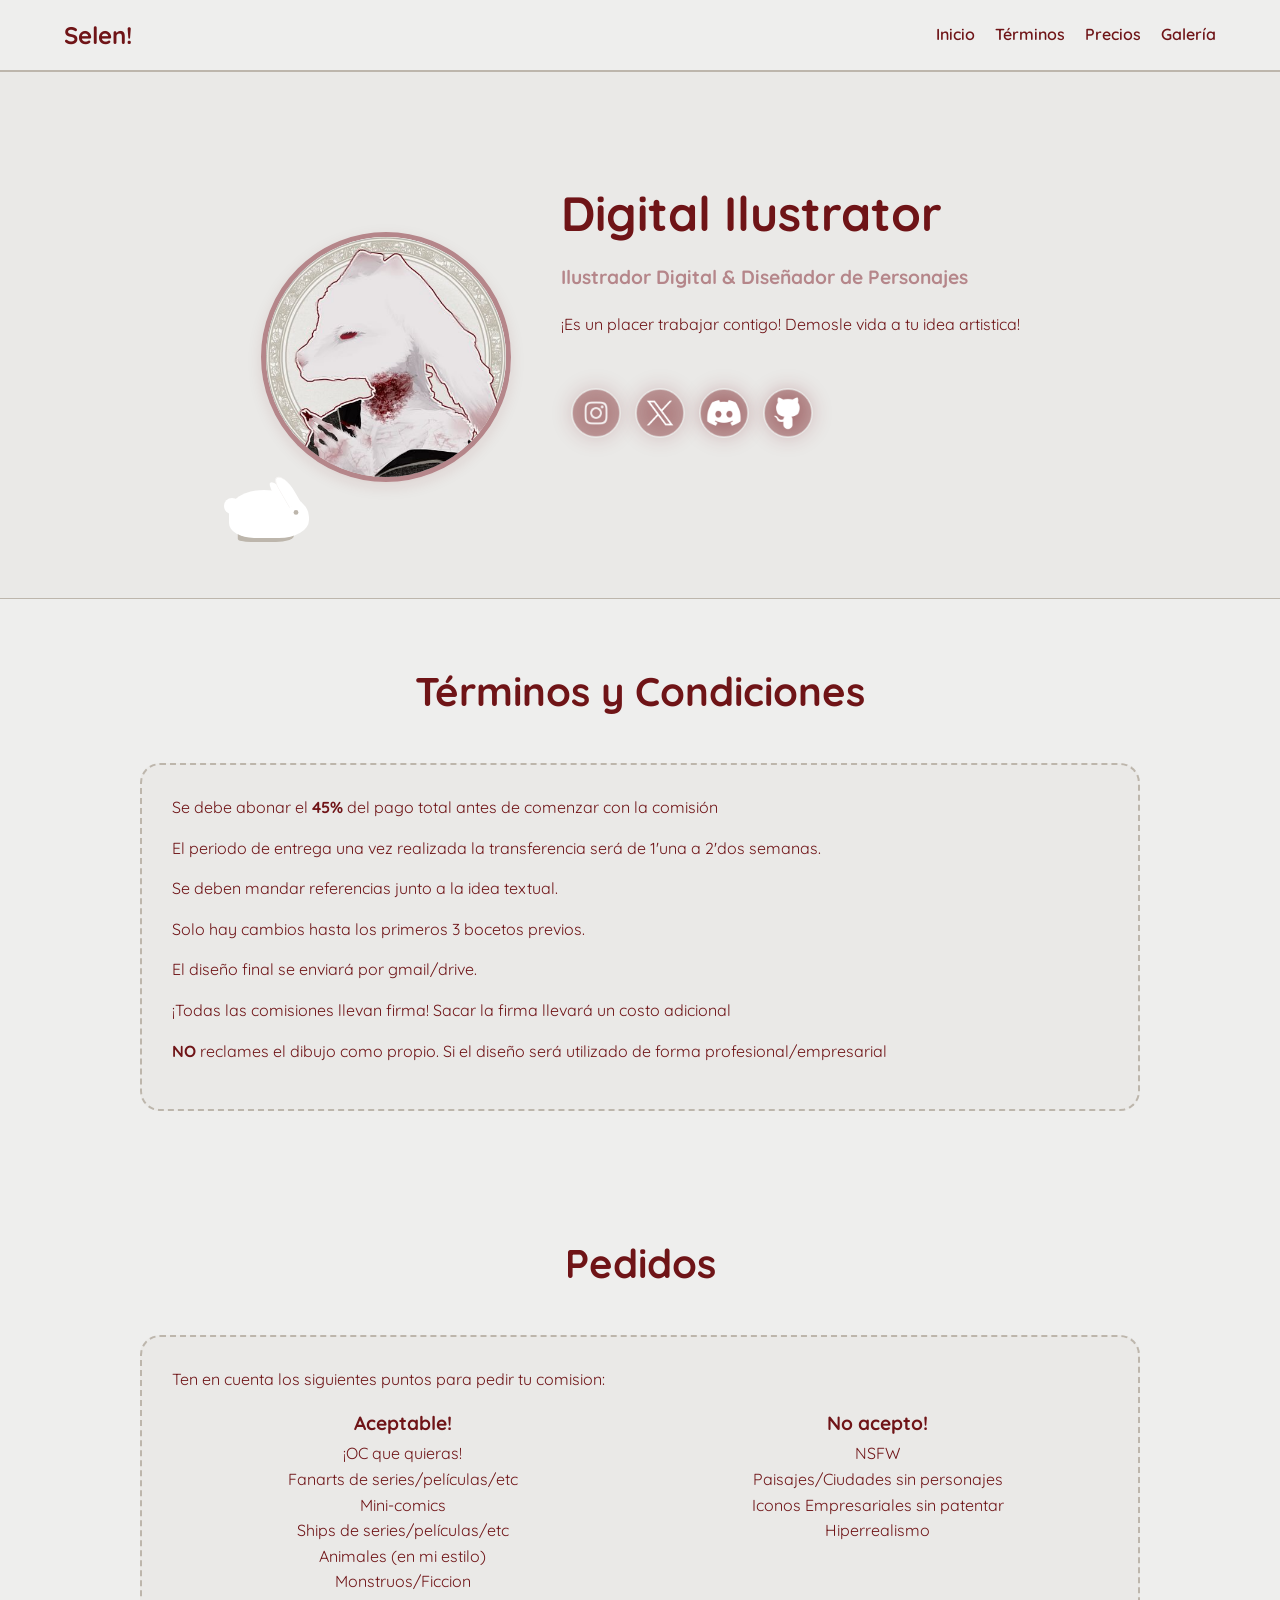
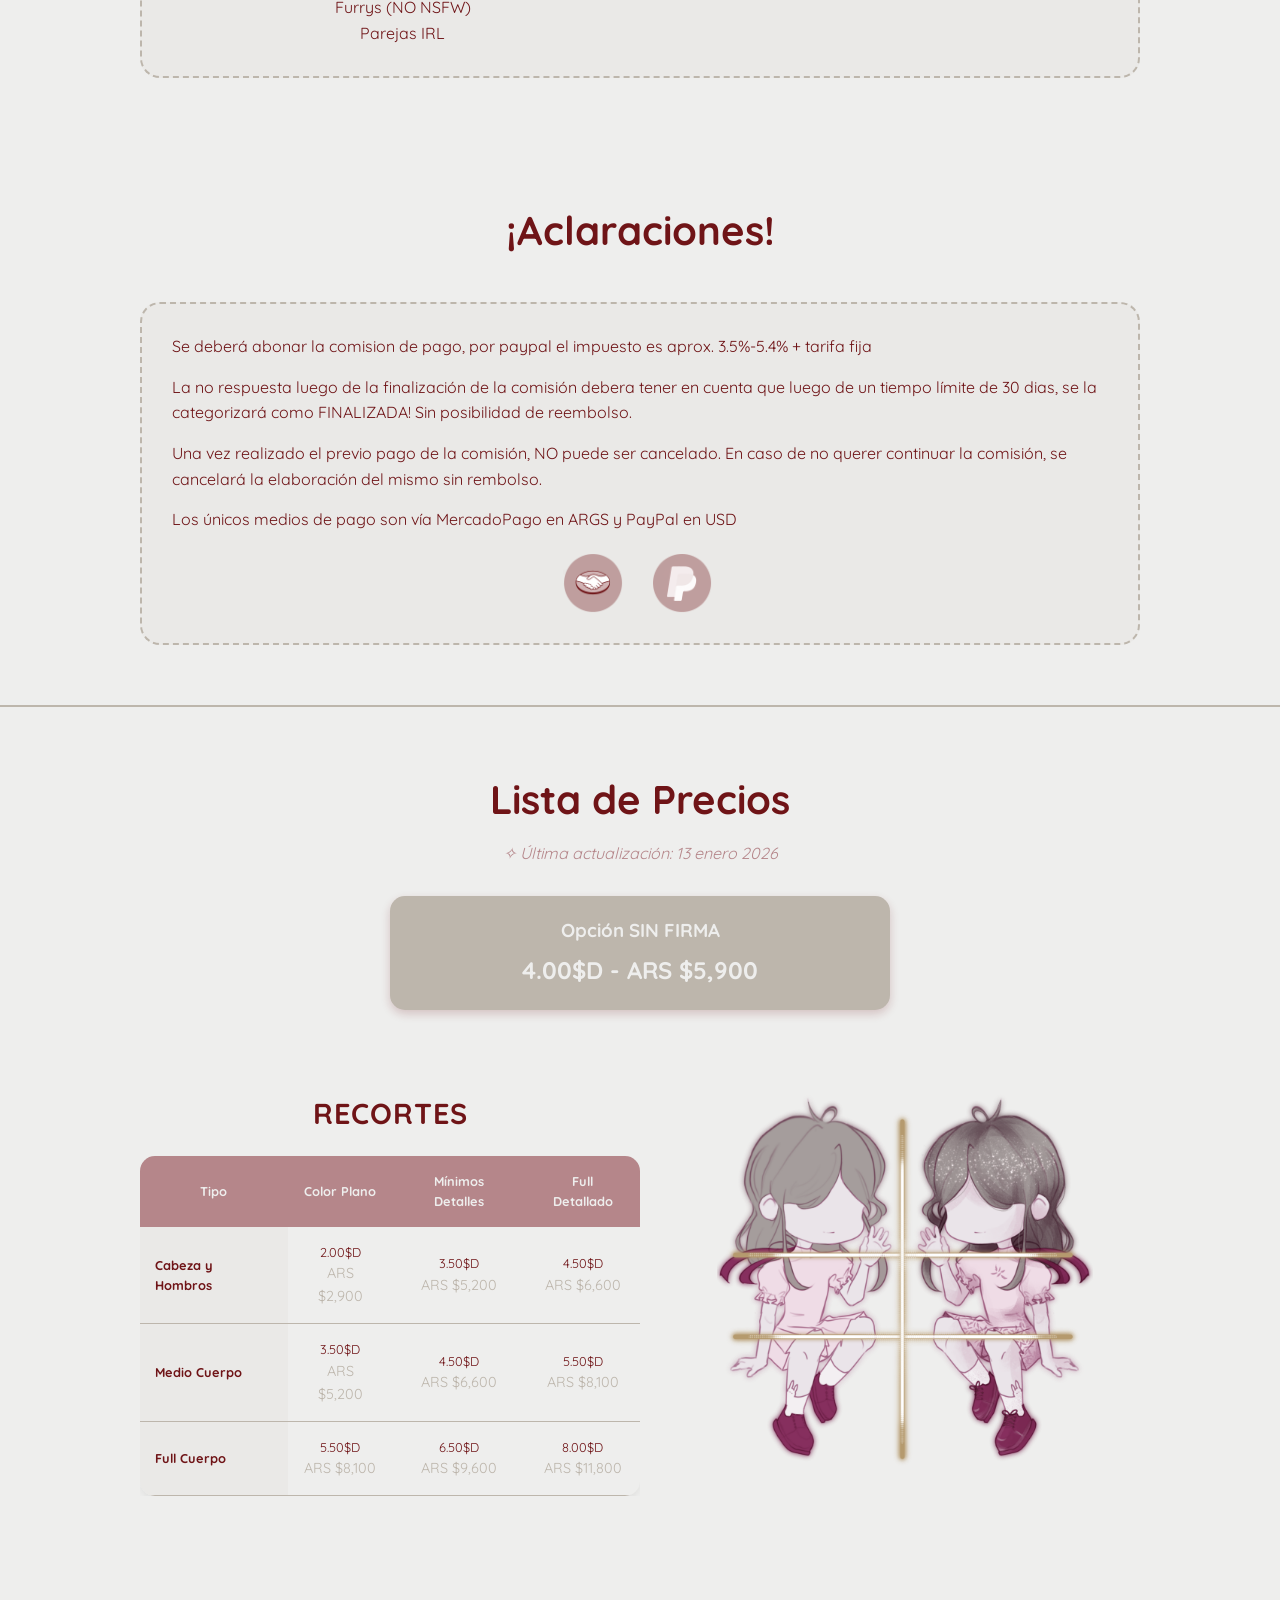
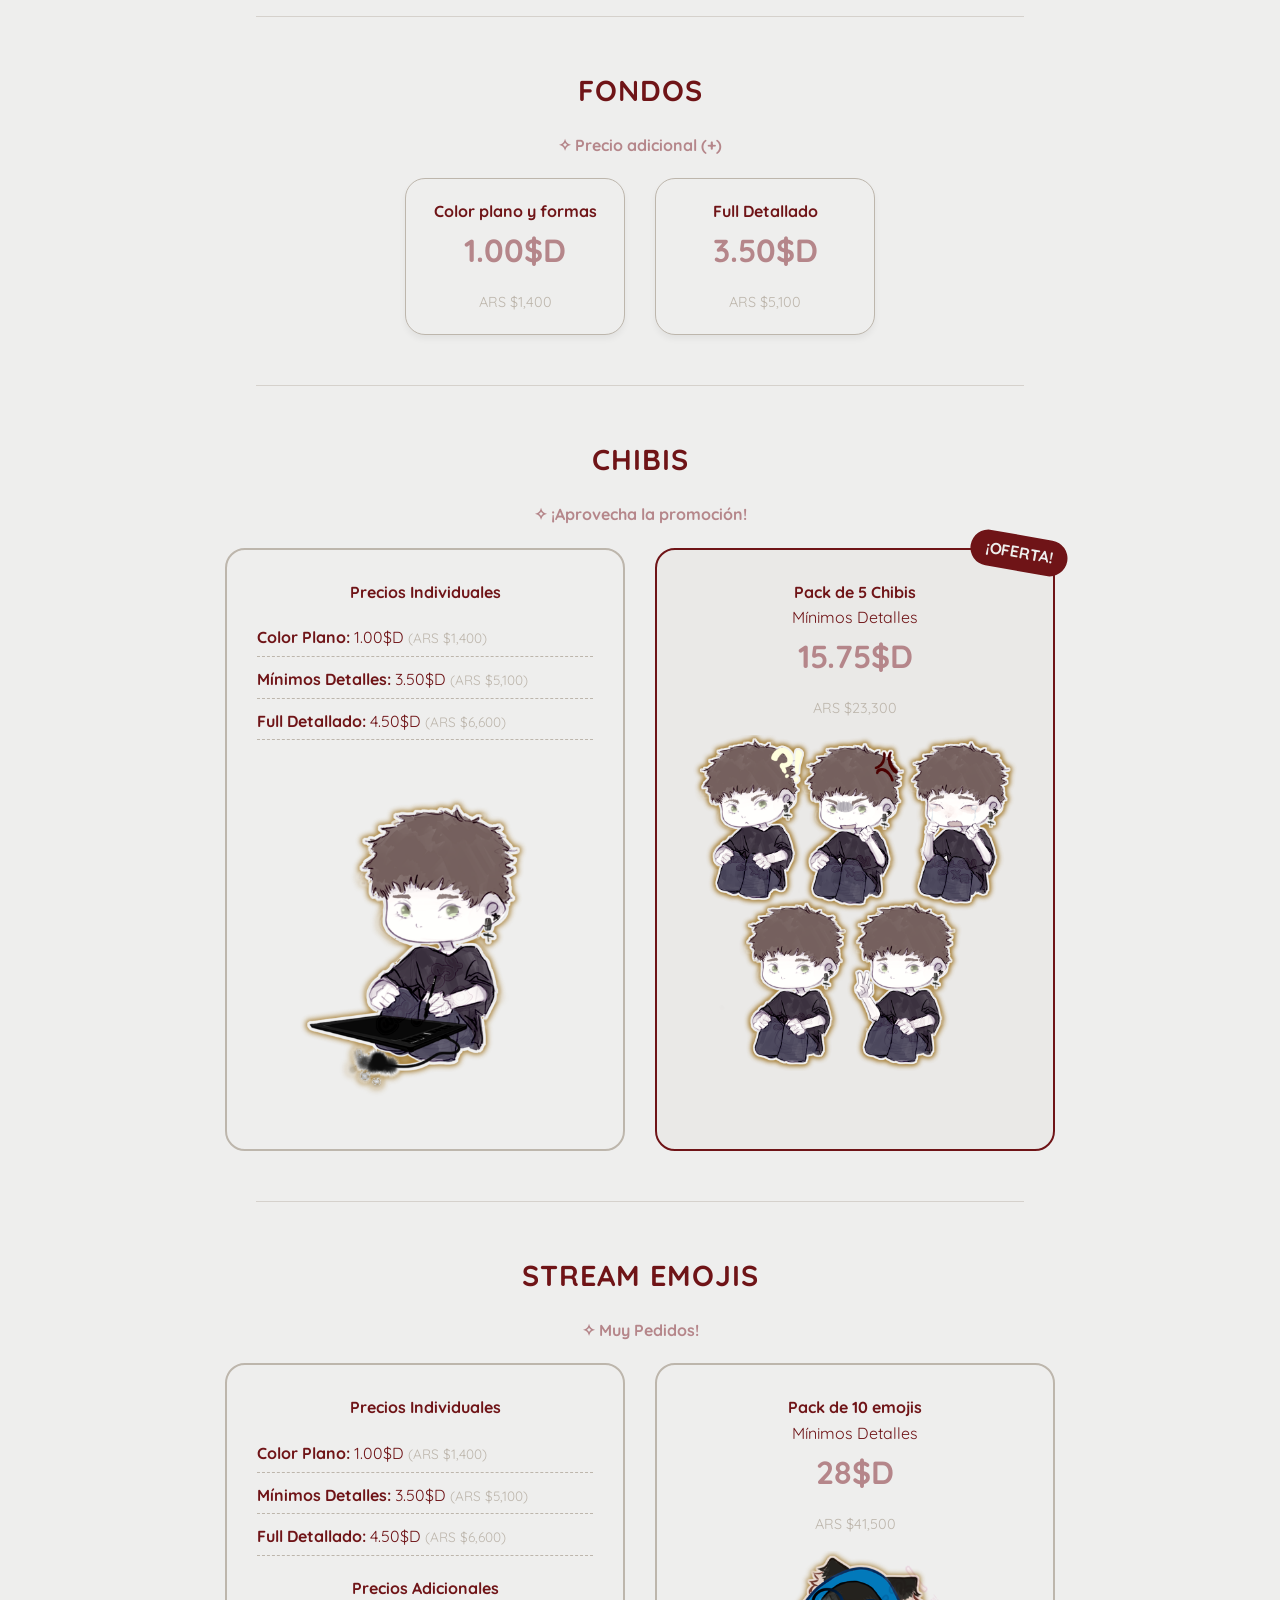
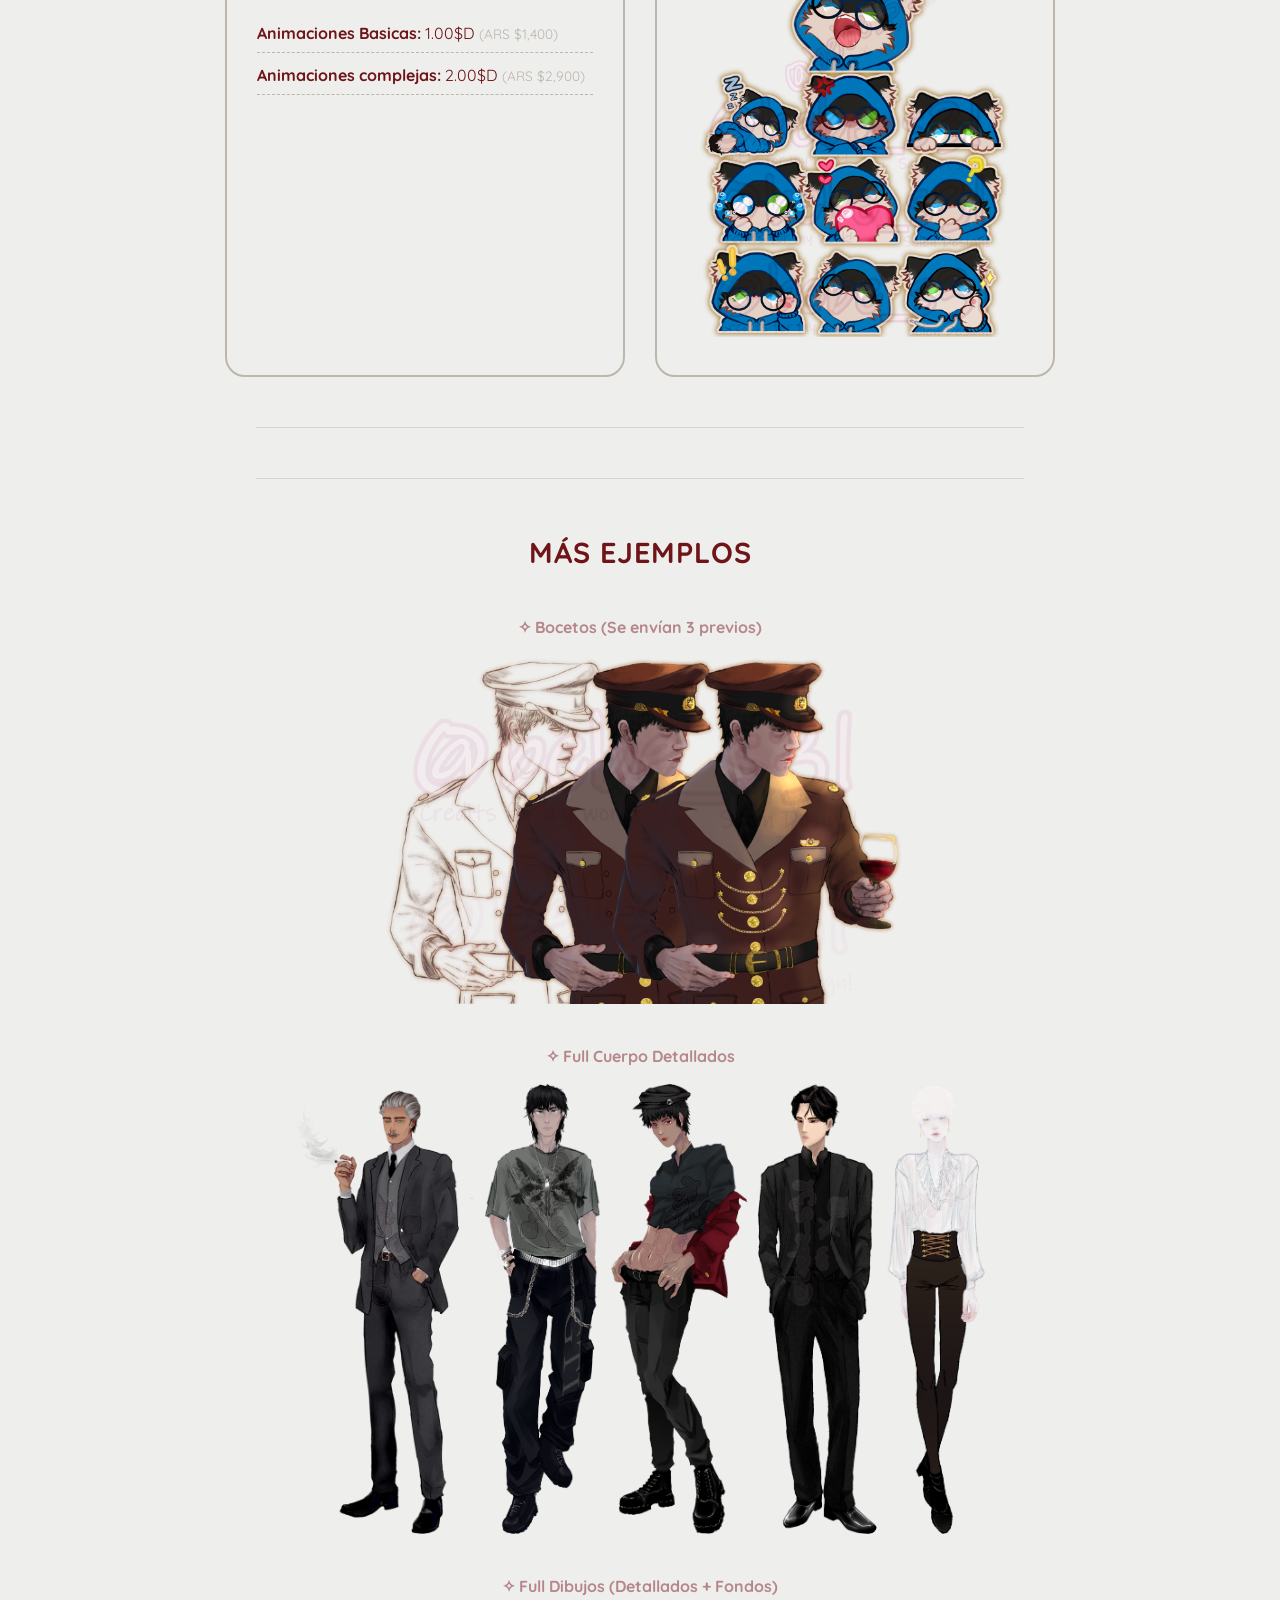
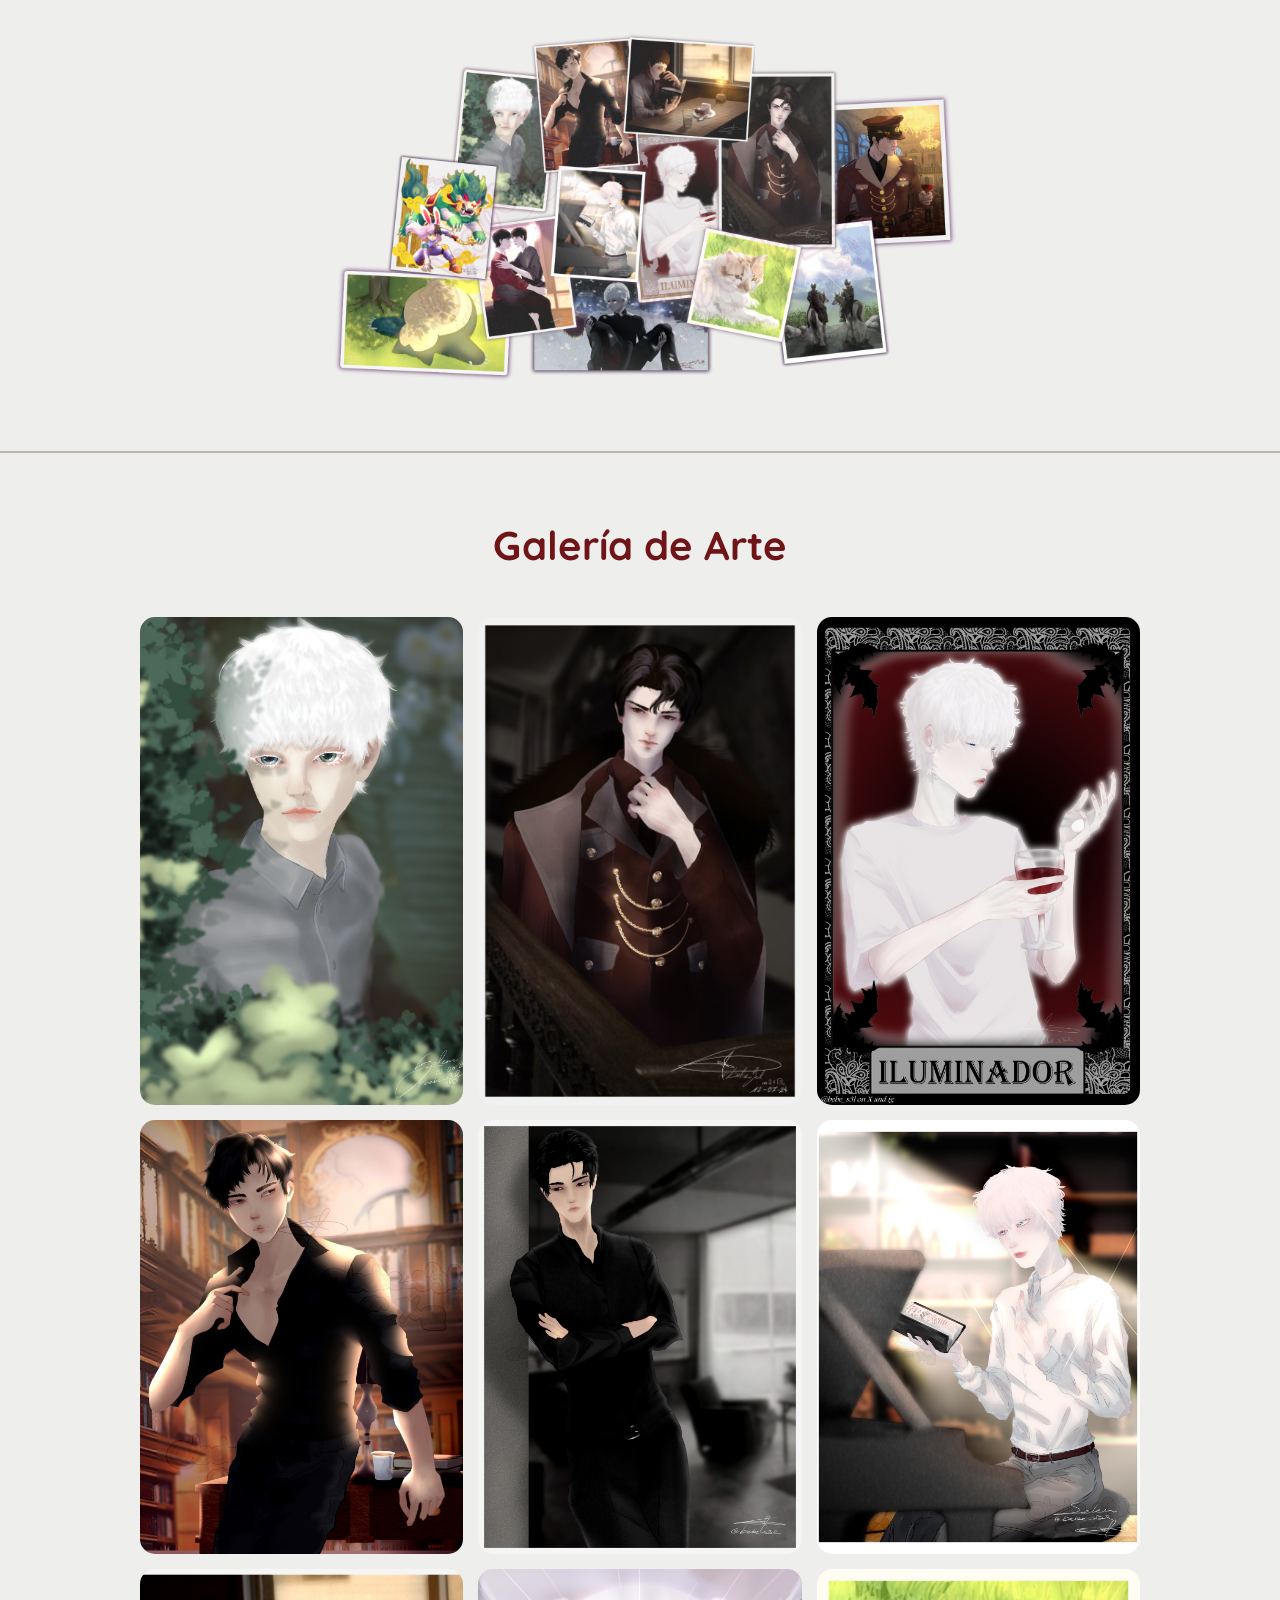
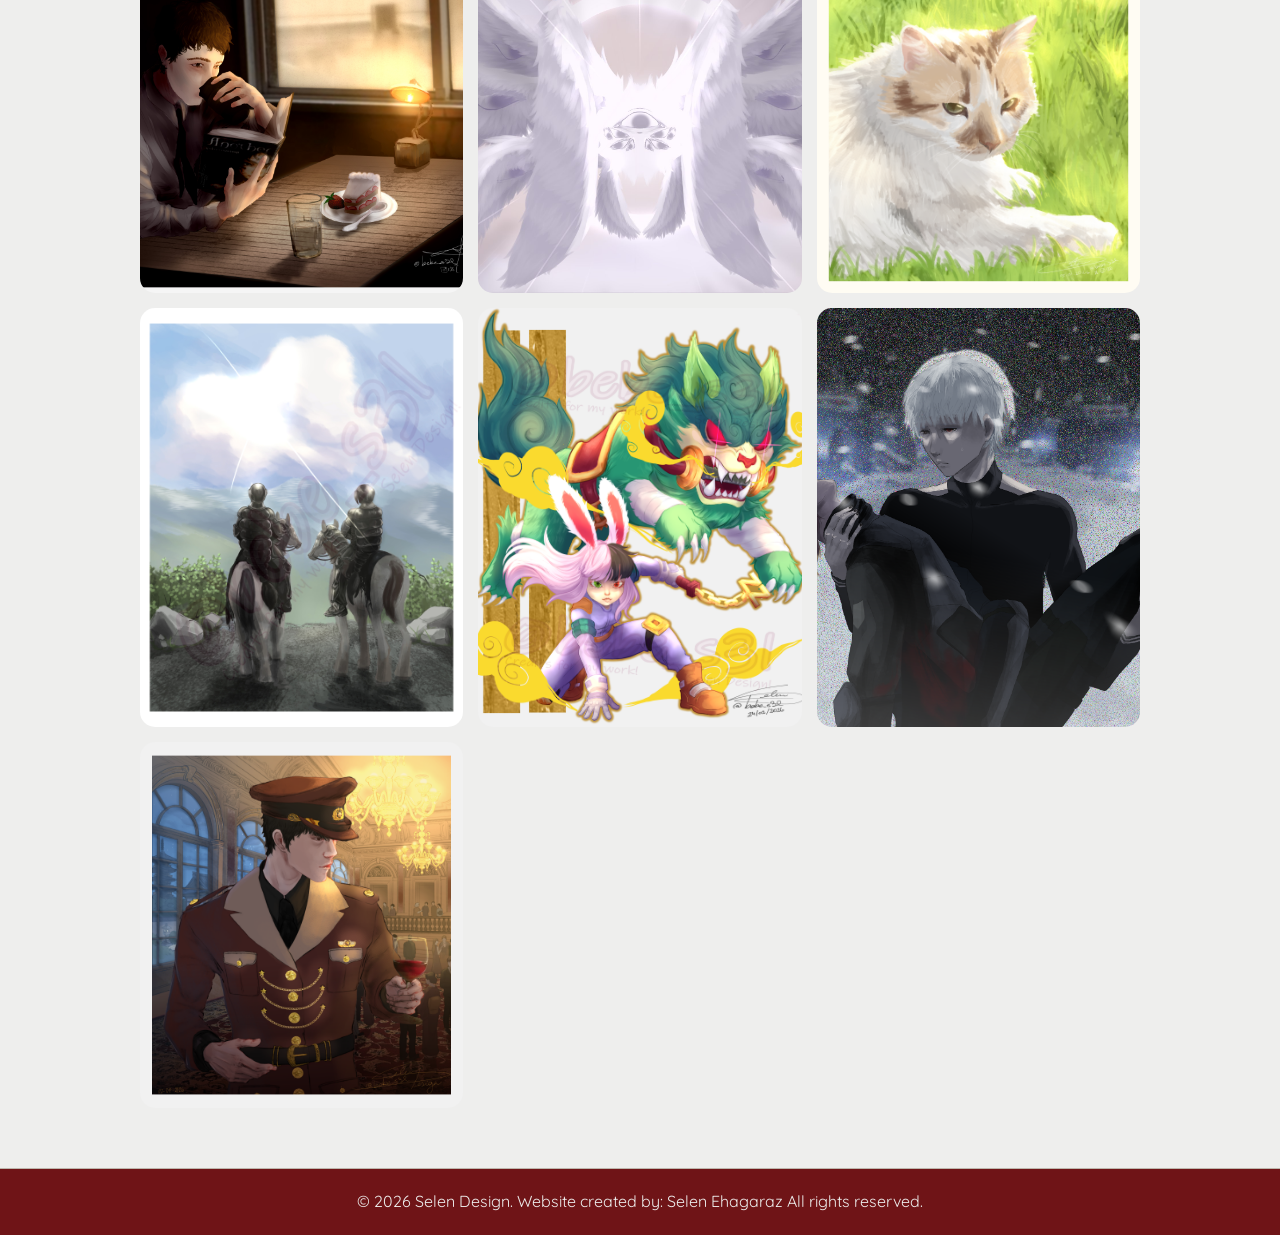
==== commit eb9b6a52: "actualizacion septiembre" ====
--- a/index.html
+++ b/index.html
@@ -7,6 +7,7 @@
     <title>Comisiones de Arte | Mi Portafolio</title>
     <link href="https://fonts.googleapis.com/css2?family=Quicksand:wght@400;600;700&display=swap" rel="stylesheet">
     <link rel="stylesheet" href="style.css">
+    <link rel="icon" type="image/png" href="imags/logotipo.png">
 
 </head>
 
@@ -38,10 +39,9 @@
             </div>
             <div class="bio-text">
                 <h1>Digital Ilustrator</h1>
-                <p class="subtitle">Ilustradora Digital & Diseñadora de Personajes</p>
+                <p class="subtitle">Ilustrador Digital & Diseñador de Personajes</p>
                 <p class="description">
-                    Estudiante de diseño gráfico y artista digital apasionada por crear personajes únicos y coloridos.
-                    ¡Estoy emocionada de trabajar contigo en tu próxima comisión de arte!
+                    ¡Es un placer trabajar contigo! Demosle vida a tu idea artistica!
                 </p>
                 <div class="social-media">
                     <li> <a href="https://www.instagram.com/bebe_s3l"><img src="imags/InstagramLogo.png" alt="" /> </a>
@@ -336,4 +336,4 @@
     <script src="script.js"></script>
 </body>
 
-</html>+</html>
--- a/style.css
+++ b/style.css
@@ -287,7 +287,7 @@
         gap: 30px;
         width: 100%;
         max-width: 1200px;
-        /* O el ancho máximo que use tu diseño */
+        
         margin: 0 auto;
     }
 
